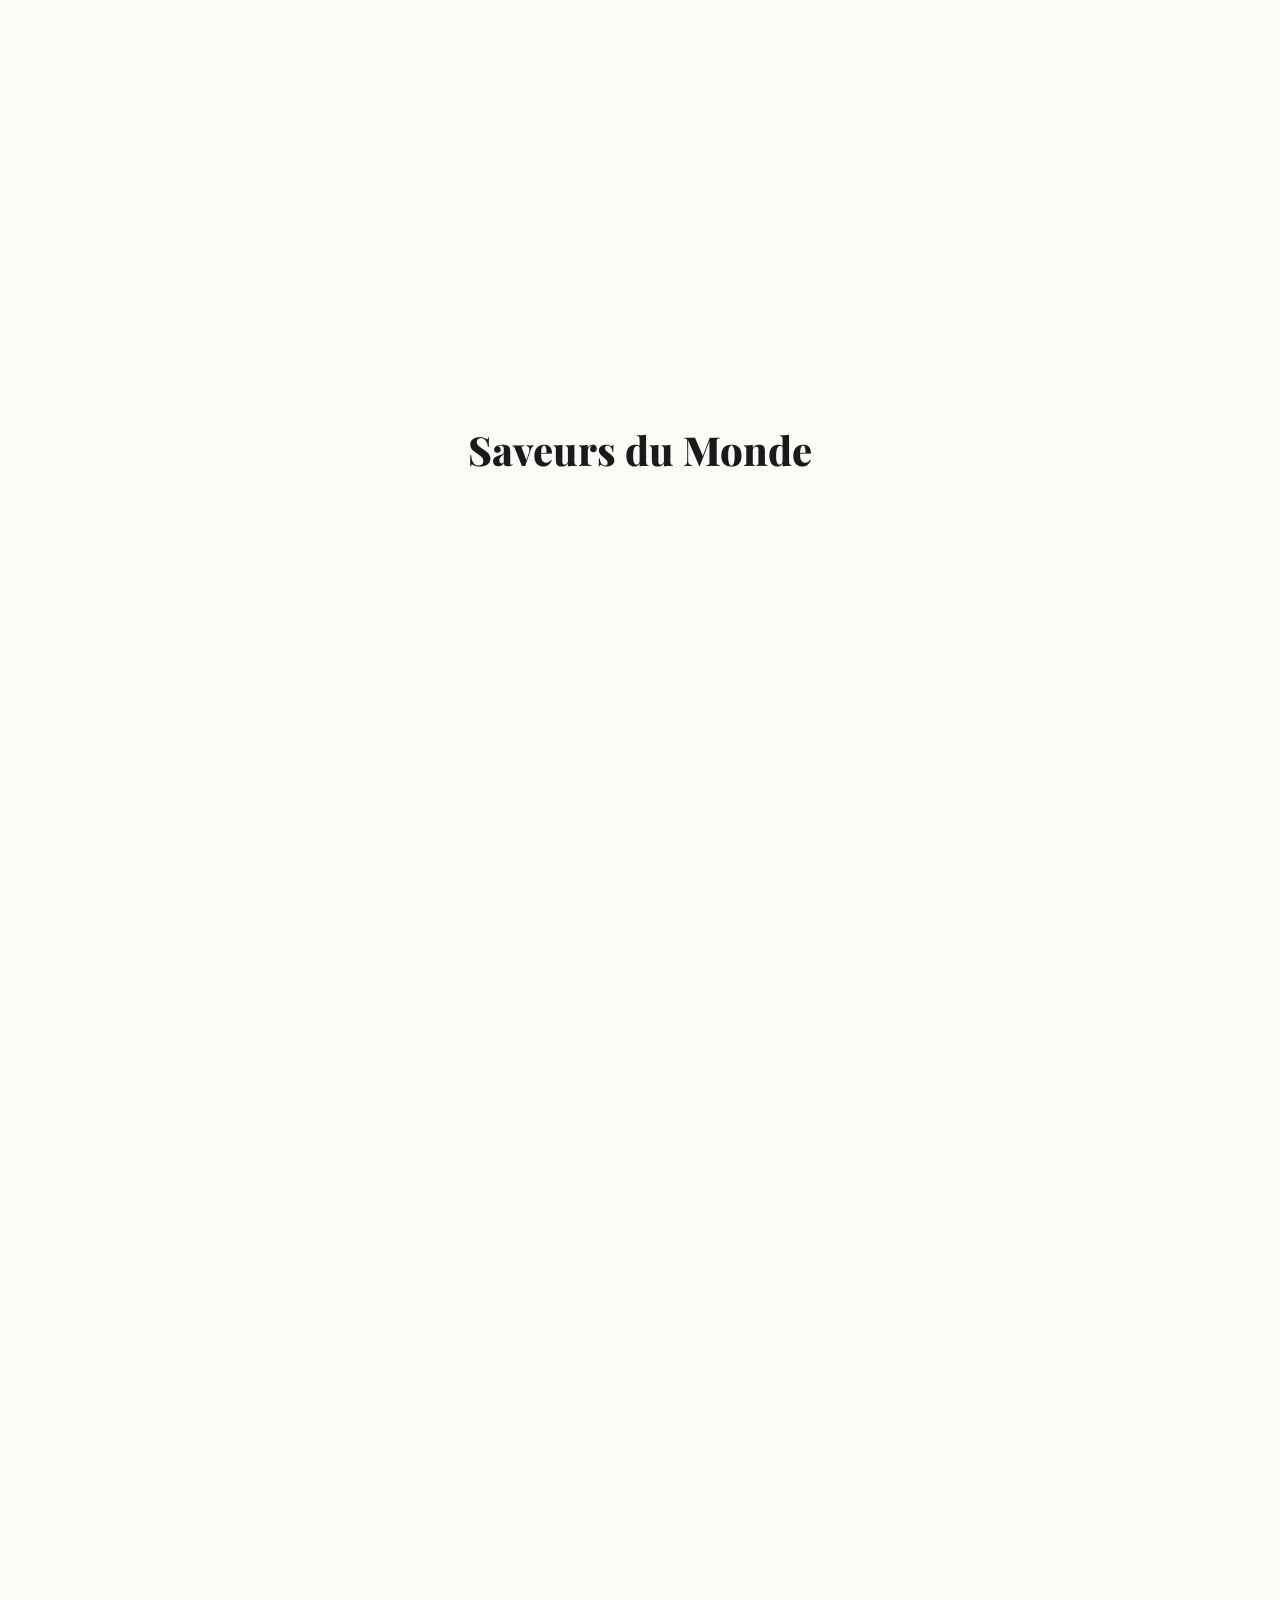
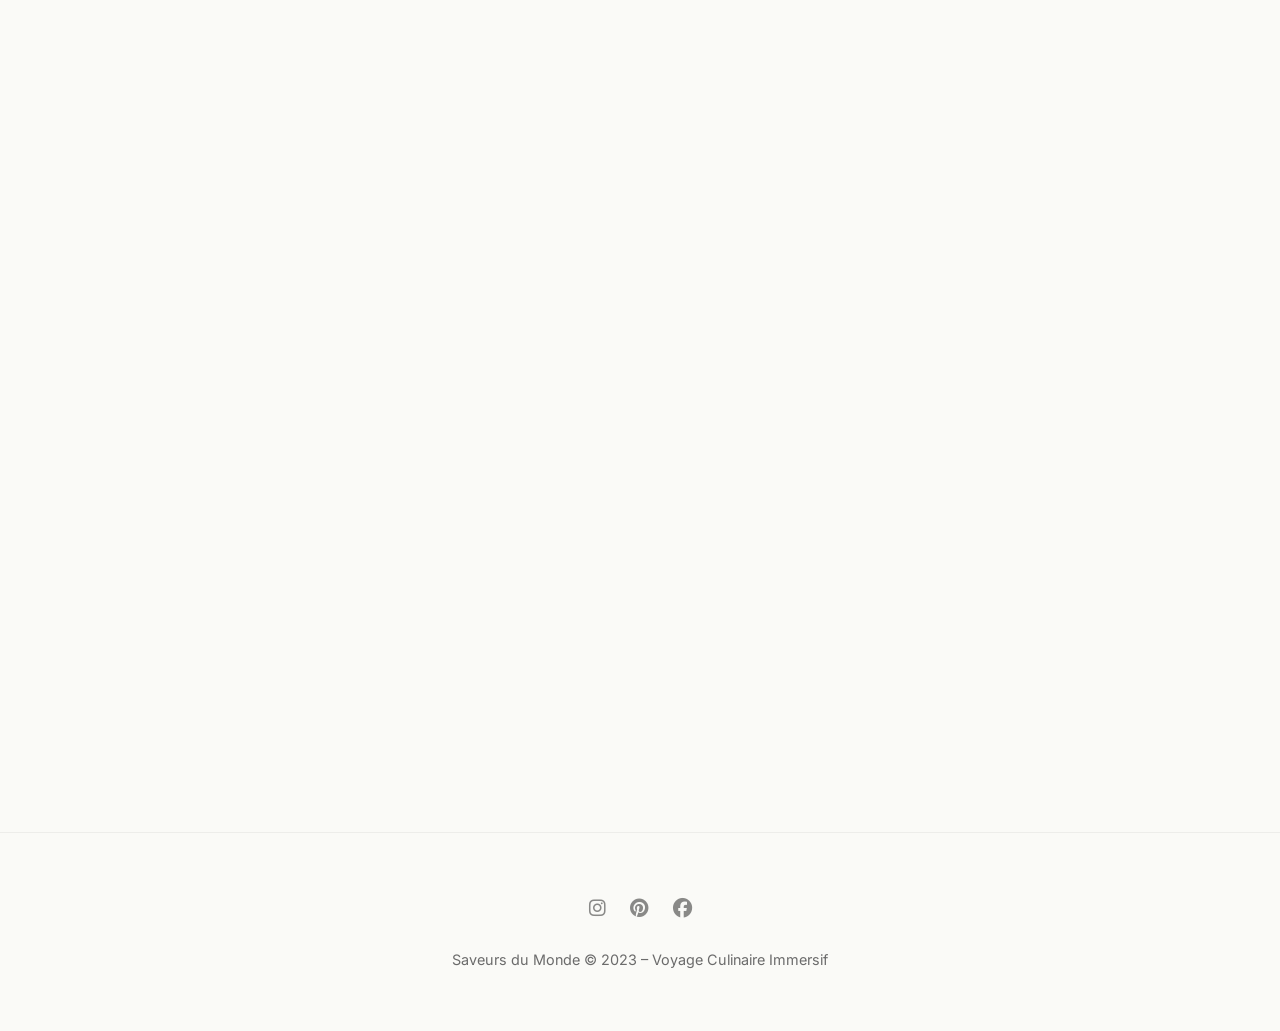
==== index.html @ 0c4d52ce "feat: implémentation complète du site Saveurs du Monde (5 pages) - Création de la page d'accueil ave" ====
<!DOCTYPE html>
<html lang="fr">
<head>
    <meta charset="UTF-8">
    <meta name="viewport" content="width=device-width, initial-scale=1.0">
    <title>Saveurs du Monde | Voyage Culinaire Immersif</title>
    <link rel="stylesheet" href="css/style.css">
    <!-- Font Awesome pour les icônes -->
    <link rel="stylesheet" href="https://cdnjs.cloudflare.com/ajax/libs/font-awesome/6.4.0/css/all.min.css">
</head>
<body class="page-home">

    <!-- Loading Screen -->
    <div id="loading-screen">
        <div class="loader-logo">Saveurs du Monde</div>
    </div>

    <!-- Header & Navigation -->
    <header>
        <div class="container nav-container">
            <a href="index.html" class="logo">Saveurs du Monde</a>
            <nav>
                <div class="menu-toggle" id="mobile-menu">
                    <span></span>
                    <span></span>
                    <span></span>
                </div>
                <ul class="nav-menu">
                    <li><a href="index.html" class="nav-link active">Accueil</a></li>
                    <li><a href="afrique.html" class="nav-link">Afrique</a></li>
                    <li><a href="asie.html" class="nav-link">Asie</a></li>
                    <li><a href="europe.html" class="nav-link">Europe</a></li>
                    <li><a href="ameriques.html" class="nav-link">Amériques</a></li>
                </ul>
            </nav>
        </div>
    </header>

    <main>
        <!-- Hero Section -->
        <section class="hero">
            <img src="https://images.unsplash.com/photo-1504674900247-0877df9cc836?q=80&w=2070&auto=format&fit=crop" alt="Food background" class="hero-bg">
            <div class="container hero-content">
                <h1 id="hero-title">Saveurs du Monde</h1>
                <p id="hero-subtitle">Un voyage culinaire à travers les continents, entre traditions ancestrales et créations modernes.</p>
                <a href="#continents" class="btn">Explorer</a>
            </div>
        </section>

        <!-- Continents Section -->
        <section id="continents">
            <div class="container">
                <div class="continent-grid">

                    <!-- Afrique -->
                    <article class="continent-card" data-continent="afrique">
                        <div class="continent-icon">🌍</div>
                        <h3>Afrique</h3>
                        <div class="bio">
                            <p>La cuisine africaine est une mosaïque vibrante de saveurs, de textures et d'arômes, reflétant la richesse culturelle du continent. Des ragoûts épicés de l'Afrique de l'Ouest aux tajines parfumés du Maghreb, chaque plat raconte une histoire de partage. L'utilisation généreuse d'épices comme le berbéré ou le ras el hanout s'allie aux céréales anciennes comme le mil ou le teff pour créer une gastronomie à la fois terreuse, réconfortante et intensément authentique, où le repas est avant tout un acte de communauté.</p>
                        </div>
                        <a href="afrique.html" class="continent-link">Découvrir l'Afrique <i class="fa-solid fa-arrow-right"></i></a>
                    </article>

                    <!-- Asie -->
                    <article class="continent-card" data-continent="asie">
                        <div class="continent-icon">🏮</div>
                        <h3>Asie</h3>
                        <div class="bio">
                            <p>L'Asie offre un paysage culinaire d'une complexité fascinante, où l'équilibre entre les cinq saveurs fondamentales est érigé en art. De la précision millimétrée du Japon aux marchés de rue bouillonnants de Thaïlande, la cuisine asiatique privilégie la fraîcheur des ingrédients et la maîtrise du feu. Entre les bouillons umami, les currys onctueux au lait de coco et les techniques de fermentation ancestrales, ce continent propose une expérience sensorielle totale, mêlant subtilité, piquant et raffinement dans chaque bouchée.</p>
                        </div>
                        <a href="asie.html" class="continent-link">Découvrir l'Asie <i class="fa-solid fa-arrow-right"></i></a>
                    </article>

                    <!-- Europe -->
                    <article class="continent-card" data-continent="europe">
                        <div class="continent-icon">🍷</div>
                        <h3>Europe</h3>
                        <div class="bio">
                            <p>Berceau de la gastronomie classique, l'Europe se distingue par son respect profond du terroir et des traditions régionales. Des techniques de haute cuisine française aux saveurs ensoleillées du régime méditerranéen, le continent célèbre le produit dans sa forme la plus noble. Que ce soit à travers les pâtes artisanales italiennes, les plats mijotés réconfortants d'Europe de l'Est ou la finesse des pâtisseries, la cuisine européenne incarne un savoir-faire transmis de génération en génération, alliant élégance, gourmandise et héritage historique.</p>
                        </div>
                        <a href="europe.html" class="continent-link">Découvrir l'Europe <i class="fa-solid fa-arrow-right"></i></a>
                    </article>

                    <!-- Amériques -->
                    <article class="continent-card" data-continent="ameriques">
                        <div class="continent-icon">🌵</div>
                        <h3>Amériques</h3>
                        <div class="bio">
                            <p>Les Amériques présentent un melting-pot culinaire unique, fruit de la rencontre entre les cultures autochtones, européennes et africaines. Des côtes péruviennes où le ceviche règne en maître aux steppes nord-américaines célèbres pour leur culture du barbecue, cette gastronomie est audacieuse et innovante. C'est un voyage entre le piquant des piments mexicains, l'onctuosité des fromages canadiens et la générosité des grillades brésiliennes, créant une cuisine fusion avant l'heure, dynamique, colorée et résolument tournée vers le futur.</p>
                        </div>
                        <a href="ameriques.html" class="continent-link">Découvrir les Amériques <i class="fa-solid fa-arrow-right"></i></a>
                    </article>

                </div>
            </div>
        </section>
    </main>

    <!-- Footer -->
    <footer>
        <div class="container">
            <div class="footer-socials">
                <a href="#"><i class="fa-brands fa-instagram"></i></a>
                <a href="#"><i class="fa-brands fa-pinterest"></i></a>
                <a href="#"><i class="fa-brands fa-facebook"></i></a>
            </div>
            <p class="copyright">Saveurs du Monde &copy; 2023 – Voyage Culinaire Immersif</p>
        </div>
    </footer>

    <!-- GSAP Scripts -->
    <script src="https://cdnjs.cloudflare.com/ajax/libs/gsap/3.12.2/gsap.min.js"></script>
    <script src="https://cdnjs.cloudflare.com/ajax/libs/gsap/3.12.2/ScrollTrigger.min.js"></script>
    <script src="js/script.js"></script>
</body>
</html>
---- css/style.css ----
/* Importation des polices Google Fonts */
@import url('https://fonts.googleapis.com/css2?family=Playfair+Display:ital,wght@0,400..900;1,400..900&family=Inter:wght@100..900&display=swap');

/* Variables CSS pour le nouveau design system */
:root {
    --bg-primary: #FAFAF7;
    --text-primary: #1A1A1A;
    --text-secondary: #6B6B6B;
    --white: #FFFFFF;

    /* Accents par continent (Pastel subtil) */
    --accent-afrique: #D4A574;
    --accent-asie: #C75B39;
    --accent-europe: #4A6741;
    --accent-ameriques: #2E6B5E;

    --font-title: 'Playfair Display', serif;
    --font-body: 'Inter', sans-serif;

    --transition-base: 0.4s cubic-bezier(0.4, 0, 0.2, 1);
    --shadow-soft: 0 4px 24px rgba(0, 0, 0, 0.06);
    --shadow-hover: 0 12px 32px rgba(0, 0, 0, 0.12);
}

/* Reset de base */
* {
    margin: 0;
    padding: 0;
    box-sizing: border-box;
}

html {
    scroll-behavior: smooth;
    overflow-x: hidden;
}

body {
    font-family: var(--font-body);
    background-color: var(--bg-primary);
    color: var(--text-primary);
    line-height: 1.6;
    -webkit-font-smoothing: antialiased;
}

/* Typographie */
h1, h2, h3, h4 {
    font-family: var(--font-title);
    font-weight: 700;
}

p {
    font-size: 1.1rem;
    color: var(--text-secondary);
}

a {
    text-decoration: none;
    color: inherit;
    transition: var(--transition-base);
}

/* Whitespace généreux */
section {
    padding: 120px 0;
}

.container {
    max-width: 1300px;
    margin: 0 auto;
    padding: 0 40px;
}

/* --- Loading Screen --- */
#loading-screen {
    position: fixed;
    top: 0;
    left: 0;
    width: 100%;
    height: 100%;
    background-color: var(--bg-primary);
    display: flex;
    justify-content: center;
    align-items: center;
    z-index: 10000;
    transition: opacity 0.5s ease-out;
}

.loader-logo {
    font-family: var(--font-title);
    font-size: 2.5rem;
    font-weight: 800;
    animation: pulse 1.5s infinite ease-in-out;
}

@keyframes pulse {
    0%, 100% { opacity: 0.4; transform: scale(0.95); }
    50% { opacity: 1; transform: scale(1); }
}

/* --- Header & Navigation --- */
header {
    position: fixed;
    top: 0;
    left: 0;
    width: 100%;
    padding: 30px 0;
    z-index: 1000;
    transition: var(--transition-base);
}

header.scrolled {
    padding: 15px 0;
    background-color: rgba(250, 250, 247, 0.8);
    backdrop-filter: blur(15px);
    border-bottom: 1px solid rgba(0,0,0,0.05);
}

.nav-container {
    display: flex;
    justify-content: space-between;
    align-items: center;
}

.logo {
    font-family: var(--font-title);
    font-size: 1.6rem;
    font-weight: 800;
}

.nav-menu {
    display: flex;
    gap: 40px;
}

/* Mobile Menu Toggle */
.menu-toggle {
    display: none;
    flex-direction: column;
    gap: 6px;
    cursor: pointer;
    z-index: 1100;
}

.menu-toggle span {
    display: block;
    width: 28px;
    height: 2px;
    background-color: var(--text-primary);
    transition: var(--transition-base);
}

@media (max-width: 768px) {
    .menu-toggle {
        display: flex;
    }

    .nav-menu {
        position: fixed;
        top: 0;
        right: -100%;
        width: 80%;
        height: 100vh;
        background: var(--bg-primary);
        flex-direction: column;
        justify-content: center;
        align-items: center;
        gap: 32px;
        transition: 0.5s cubic-bezier(0.4, 0, 0.2, 1);
        box-shadow: -10px 0 30px rgba(0,0,0,0.05);
    }

    .nav-menu.active {
        right: 0;
    }

    .nav-link {
        font-size: 1.2rem;
    }
}

.nav-link {
    font-weight: 500;
    font-size: 0.95rem;
    text-transform: uppercase;
    letter-spacing: 1px;
    position: relative;
}

.nav-link::after {
    content: '';
    position: absolute;
    width: 0;
    height: 1px;
    bottom: -4px;
    left: 0;
    background-color: var(--text-primary);
    transition: var(--transition-base);
}

.nav-link:hover::after, .nav-link.active::after {
    width: 100%;
}

/* --- Hero Section --- */
.hero {
    height: 100vh;
    display: flex;
    flex-direction: column;
    justify-content: center;
    align-items: center;
    text-align: center;
    position: relative;
    overflow: hidden;
    padding: 0;
    background-color: var(--bg-primary);
}

.hero-bg {
    position: absolute;
    top: 0;
    left: 0;
    width: 100%;
    height: 100%;
    object-fit: cover;
    opacity: 0.15;
    z-index: 0;
}

.hero-content {
    position: relative;
    z-index: 1;
}

.hero h1 {
    font-size: clamp(3.5rem, 10vw, 8rem);
    line-height: 1.1;
    margin-bottom: 24px;
    overflow: hidden;
}

.hero h1 span {
    display: inline-block;
}

.hero p {
    font-size: 1.5rem;
    max-width: 600px;
    margin: 0 auto 48px;
    opacity: 0;
    transform: translateY(20px);
}

.btn {
    display: inline-block;
    padding: 18px 48px;
    background-color: var(--text-primary);
    color: var(--white);
    font-weight: 600;
    border-radius: 100px;
    transition: var(--transition-base);
    opacity: 0;
    transform: translateY(20px);
}

.btn:hover {
    transform: scale(1.05);
    background-color: var(--text-secondary);
}

/* --- Continent Grid (Home) --- */
.continent-grid {
    display: grid;
    grid-template-columns: 1fr;
    gap: 48px;
}

@media (min-width: 1024px) {
    .continent-grid {
        grid-template-columns: repeat(2, 1fr);
    }
}

.continent-card {
    background: var(--white);
    border-radius: 24px;
    padding: 48px;
    box-shadow: var(--shadow-soft);
    display: flex;
    flex-direction: column;
    gap: 24px;
    transition: var(--transition-base);
    opacity: 0;
    transform: translateY(40px);
}

.continent-card:hover {
    transform: translateY(-12px);
    box-shadow: var(--shadow-hover);
}

.continent-icon {
    font-size: 3rem;
}

.continent-card h3 {
    font-size: 2.2rem;
}

.continent-card .bio {
    flex-grow: 1;
}

.continent-link {
    font-weight: 700;
    display: flex;
    align-items: center;
    gap: 12px;
}

.continent-link i {
    transition: var(--transition-base);
}

.continent-card:hover .continent-link i {
    transform: translateX(8px);
}

/* --- Continent Pages Styles --- */
.continent-hero {
    height: 60vh;
    display: flex;
    align-items: center;
    background-size: cover;
    background-position: center;
    position: relative;
    color: var(--white);
    text-align: center;
    padding: 0;
}

.continent-hero::before {
    content: '';
    position: absolute;
    top: 0; left: 0; width: 100%; height: 100%;
    background: linear-gradient(rgba(0,0,0,0.2), rgba(0,0,0,0.5));
}

.continent-hero .container {
    position: relative;
    z-index: 1;
}

.continent-hero h1 {
    font-size: 5rem;
    margin-bottom: 16px;
}

.continent-hero blockquote {
    font-family: var(--font-title);
    font-style: italic;
    font-size: 1.8rem;
    max-width: 800px;
    margin: 0 auto;
}

/* Recipe Grid & Flip Cards */
.recipe-grid {
    display: grid;
    grid-template-columns: repeat(auto-fill, minmax(380px, 1fr));
    gap: 40px;
}

.recipe-card {
    height: 550px;
    perspective: 1500px;
    opacity: 0;
    transform: translateY(40px);
}

.recipe-card-inner {
    position: relative;
    width: 100%;
    height: 100%;
    text-align: left;
    transition: transform 0.8s cubic-bezier(0.4, 0, 0.2, 1);
    transform-style: preserve-3d;
    cursor: pointer;
}

.recipe-card.flipped .recipe-card-inner {
    transform: rotateY(180deg);
}

.recipe-card-front, .recipe-card-back {
    position: absolute;
    width: 100%;
    height: 100%;
    -webkit-backface-visibility: hidden;
    backface-visibility: hidden;
    border-radius: 24px;
    overflow: hidden;
    background: var(--white);
    box-shadow: var(--shadow-soft);
}

.recipe-card-back {
    transform: rotateY(180deg);
    padding: 40px;
    display: flex;
    flex-direction: column;
    overflow-y: auto;
    background: #fdfdfb;
}

/* Scrollbar personnalisée pour le verso */
.recipe-card-back::-webkit-scrollbar {
    width: 6px;
}
.recipe-card-back::-webkit-scrollbar-track {
    background: transparent;
}
.recipe-card-back::-webkit-scrollbar-thumb {
    background: rgba(0,0,0,0.1);
    border-radius: 10px;
}

.recipe-img-container {
    height: 320px;
    overflow: hidden;
}

.recipe-img-container img {
    width: 100%;
    height: 100%;
    object-fit: cover;
}

.recipe-info {
    padding: 32px;
}

.recipe-meta {
    display: flex;
    gap: 16px;
    margin-bottom: 12px;
    font-size: 0.85rem;
    font-weight: 600;
    text-transform: uppercase;
    letter-spacing: 1px;
}

.recipe-card h3 {
    font-size: 1.8rem;
    margin-bottom: 8px;
}

.recipe-origin {
    color: var(--text-secondary);
    font-weight: 500;
    margin-bottom: 24px;
    display: block;
}

.flip-hint {
    font-size: 0.8rem;
    color: var(--text-secondary);
    display: flex;
    align-items: center;
    gap: 8px;
    margin-top: auto;
}

/* Recette Verso */
.recipe-card-back h4 {
    margin-top: 24px;
    margin-bottom: 16px;
    font-size: 1.4rem;
    border-bottom: 1px solid rgba(0,0,0,0.05);
    padding-bottom: 8px;
}

.recipe-card-back h4:first-of-type {
    margin-top: 0;
}

.recipe-card-back ul, .recipe-card-back ol {
    padding-left: 20px;
}

.recipe-card-back li {
    margin-bottom: 8px;
    font-size: 1rem;
}

.btn-flip-back {
    background: none;
    border: 1px solid var(--text-primary);
    padding: 8px 16px;
    border-radius: 100px;
    font-size: 0.8rem;
    font-weight: 600;
    cursor: pointer;
    align-self: flex-start;
    margin-top: 20px;
}

/* --- Footer --- */
footer {
    padding: 60px 0;
    border-top: 1px solid rgba(0,0,0,0.05);
    text-align: center;
}

.footer-socials {
    display: flex;
    justify-content: center;
    gap: 24px;
    margin-bottom: 24px;
}

.footer-socials a {
    font-size: 1.2rem;
    opacity: 0.5;
}

.footer-socials a:hover {
    opacity: 1;
}

.copyright {
    font-size: 0.9rem;
    color: var(--text-secondary);
}

/* --- Accent Colors Classes --- */
.page-afrique .recipe-meta, .page-afrique h4 { color: var(--accent-afrique); }
.page-afrique .btn-flip-back:hover { background: var(--accent-afrique); color: white; border-color: var(--accent-afrique); }

.page-asie .recipe-meta, .page-asie h4 { color: var(--accent-asie); }
.page-asie .btn-flip-back:hover { background: var(--accent-asie); color: white; border-color: var(--accent-asie); }

.page-europe .recipe-meta, .page-europe h4 { color: var(--accent-europe); }
.page-europe .btn-flip-back:hover { background: var(--accent-europe); color: white; border-color: var(--accent-europe); }

.page-ameriques .recipe-meta, .page-ameriques h4 { color: var(--accent-ameriques); }
.page-ameriques .btn-flip-back:hover { background: var(--accent-ameriques); color: white; border-color: var(--accent-ameriques); }

/* GSAP Specific */
.line-child {
    display: inline-block;
}
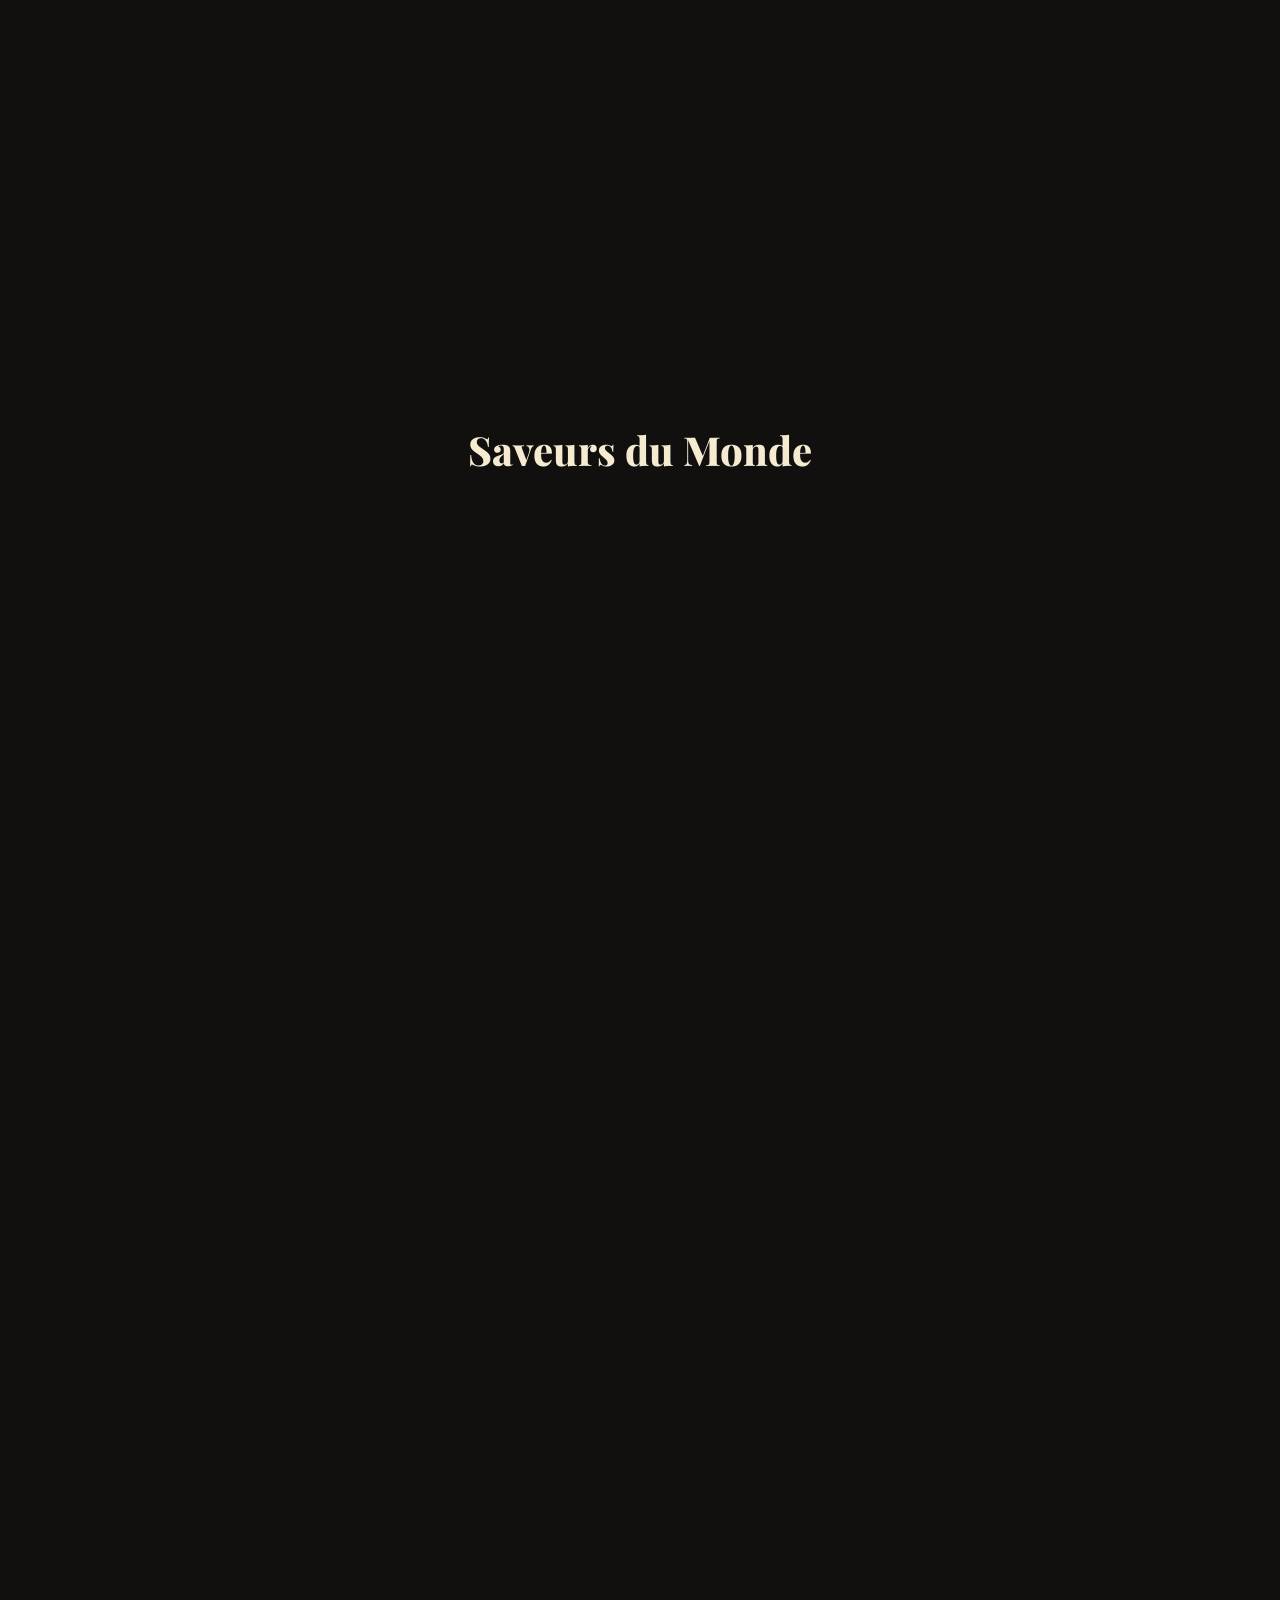
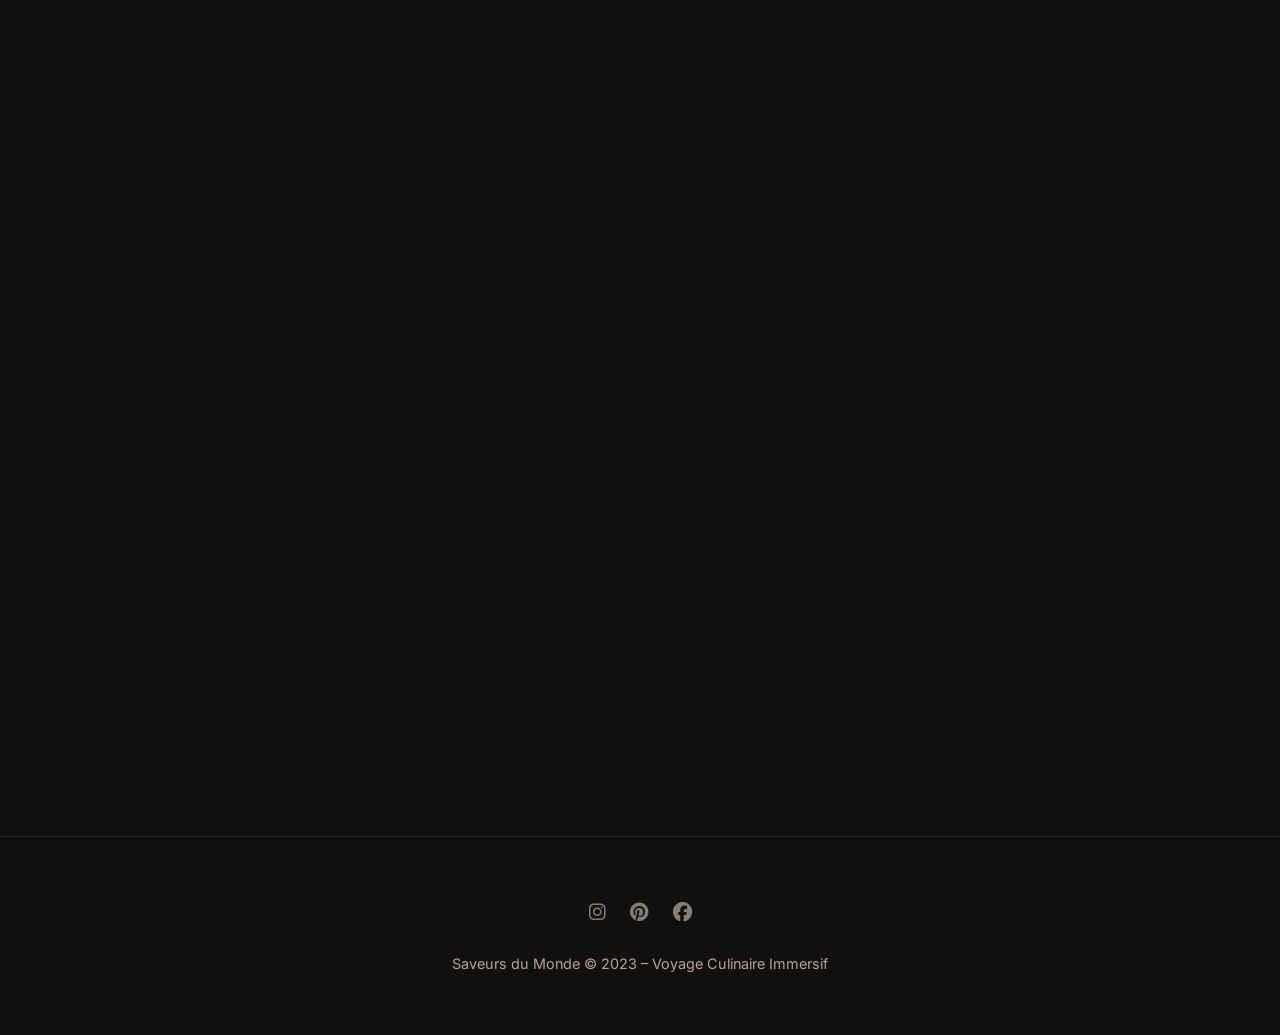
==== commit 5371aee7: "feat: implémenter le site complet Saveurs du Monde avec GSAP et 3D Flip Cards - Création des 5 pages" ====
--- a/index.html
+++ b/index.html
@@ -30,7 +30,7 @@
                     <li><a href="afrique.html" class="nav-link">Afrique</a></li>
                     <li><a href="asie.html" class="nav-link">Asie</a></li>
                     <li><a href="europe.html" class="nav-link">Europe</a></li>
-                    <li><a href="ameriques.html" class="nav-link">Amériques</a></li>
+                    <li><a href="amerique.html" class="nav-link">Amériques</a></li>
                 </ul>
             </nav>
         </div>
@@ -89,7 +89,7 @@
                         <div class="bio">
                             <p>Les Amériques présentent un melting-pot culinaire unique, fruit de la rencontre entre les cultures autochtones, européennes et africaines. Des côtes péruviennes où le ceviche règne en maître aux steppes nord-américaines célèbres pour leur culture du barbecue, cette gastronomie est audacieuse et innovante. C'est un voyage entre le piquant des piments mexicains, l'onctuosité des fromages canadiens et la générosité des grillades brésiliennes, créant une cuisine fusion avant l'heure, dynamique, colorée et résolument tournée vers le futur.</p>
                         </div>
-                        <a href="ameriques.html" class="continent-link">Découvrir les Amériques <i class="fa-solid fa-arrow-right"></i></a>
+                        <a href="amerique.html" class="continent-link">Découvrir les Amériques <i class="fa-solid fa-arrow-right"></i></a>
                     </article>
 
                 </div>
--- a/css/style.css
+++ b/css/style.css
@@ -1,25 +1,26 @@
 /* Importation des polices Google Fonts */
 @import url('https://fonts.googleapis.com/css2?family=Playfair+Display:ital,wght@0,400..900;1,400..900&family=Inter:wght@100..900&display=swap');
 
-/* Variables CSS pour le nouveau design system */
+/* Variables CSS pour le nouveau design system - Thème Sombre & Chaleureux */
 :root {
-    --bg-primary: #FAFAF7;
-    --text-primary: #1A1A1A;
-    --text-secondary: #6B6B6B;
+    --bg-primary: #12100E; /* Charbon épicé */
+    --bg-secondary: #1C1917; /* Relief des cartes */
+    --text-primary: #F4EBD0; /* Ivoire */
+    --text-secondary: #B6A19E; /* Ocre atténué */
     --white: #FFFFFF;
 
-    /* Accents par continent (Pastel subtil) */
-    --accent-afrique: #D4A574;
-    --accent-asie: #C75B39;
-    --accent-europe: #4A6741;
-    --accent-ameriques: #2E6B5E;
+    /* Accents par continent (Tons terreux et épicés) */
+    --accent-afrique: #E07A5F; /* Terracotta */
+    --accent-asie: #F2CC8F;    /* Safran */
+    --accent-europe: #81B29A;   /* Sauge */
+    --accent-ameriques: #F4A261; /* Ocre profond */
 
     --font-title: 'Playfair Display', serif;
     --font-body: 'Inter', sans-serif;
 
     --transition-base: 0.4s cubic-bezier(0.4, 0, 0.2, 1);
-    --shadow-soft: 0 4px 24px rgba(0, 0, 0, 0.06);
-    --shadow-hover: 0 12px 32px rgba(0, 0, 0, 0.12);
+    --shadow-soft: 0 10px 30px rgba(0, 0, 0, 0.5);
+    --shadow-hover: 0 20px 50px rgba(0, 0, 0, 0.7);
 }
 
 /* Reset de base */
@@ -110,9 +111,9 @@
 
 header.scrolled {
     padding: 15px 0;
-    background-color: rgba(250, 250, 247, 0.8);
+    background-color: rgba(18, 16, 14, 0.85);
     backdrop-filter: blur(15px);
-    border-bottom: 1px solid rgba(0,0,0,0.05);
+    border-bottom: 1px solid rgba(244, 235, 208, 0.1);
 }
 
 .nav-container {
@@ -254,8 +255,8 @@
     display: inline-block;
     padding: 18px 48px;
     background-color: var(--text-primary);
-    color: var(--white);
-    font-weight: 600;
+    color: var(--bg-primary);
+    font-weight: 700;
     border-radius: 100px;
     transition: var(--transition-base);
     opacity: 0;
@@ -264,7 +265,8 @@
 
 .btn:hover {
     transform: scale(1.05);
-    background-color: var(--text-secondary);
+    background-color: var(--white);
+    box-shadow: 0 0 20px rgba(244, 235, 208, 0.3);
 }
 
 /* --- Continent Grid (Home) --- */
@@ -281,7 +283,7 @@
 }
 
 .continent-card {
-    background: var(--white);
+    background: var(--bg-secondary);
     border-radius: 24px;
     padding: 48px;
     box-shadow: var(--shadow-soft);
@@ -291,6 +293,7 @@
     transition: var(--transition-base);
     opacity: 0;
     transform: translateY(40px);
+    border: 1px solid rgba(244, 235, 208, 0.05);
 }
 
 .continent-card:hover {
@@ -399,8 +402,9 @@
     backface-visibility: hidden;
     border-radius: 24px;
     overflow: hidden;
-    background: var(--white);
+    background: var(--bg-secondary);
     box-shadow: var(--shadow-soft);
+    border: 1px solid rgba(244, 235, 208, 0.1);
 }
 
 .recipe-card-back {
@@ -409,7 +413,7 @@
     display: flex;
     flex-direction: column;
     overflow-y: auto;
-    background: #fdfdfb;
+    background: #1C1917;
 }
 
 /* Scrollbar personnalisée pour le verso */
@@ -420,7 +424,7 @@
     background: transparent;
 }
 .recipe-card-back::-webkit-scrollbar-thumb {
-    background: rgba(0,0,0,0.1);
+    background: rgba(244, 235, 208, 0.2);
     border-radius: 10px;
 }
 
@@ -495,6 +499,7 @@
 .btn-flip-back {
     background: none;
     border: 1px solid var(--text-primary);
+    color: var(--text-primary);
     padding: 8px 16px;
     border-radius: 100px;
     font-size: 0.8rem;
@@ -502,12 +507,13 @@
     cursor: pointer;
     align-self: flex-start;
     margin-top: 20px;
+    transition: var(--transition-base);
 }
 
 /* --- Footer --- */
 footer {
     padding: 60px 0;
-    border-top: 1px solid rgba(0,0,0,0.05);
+    border-top: 1px solid rgba(244, 235, 208, 0.1);
     text-align: center;
 }
 
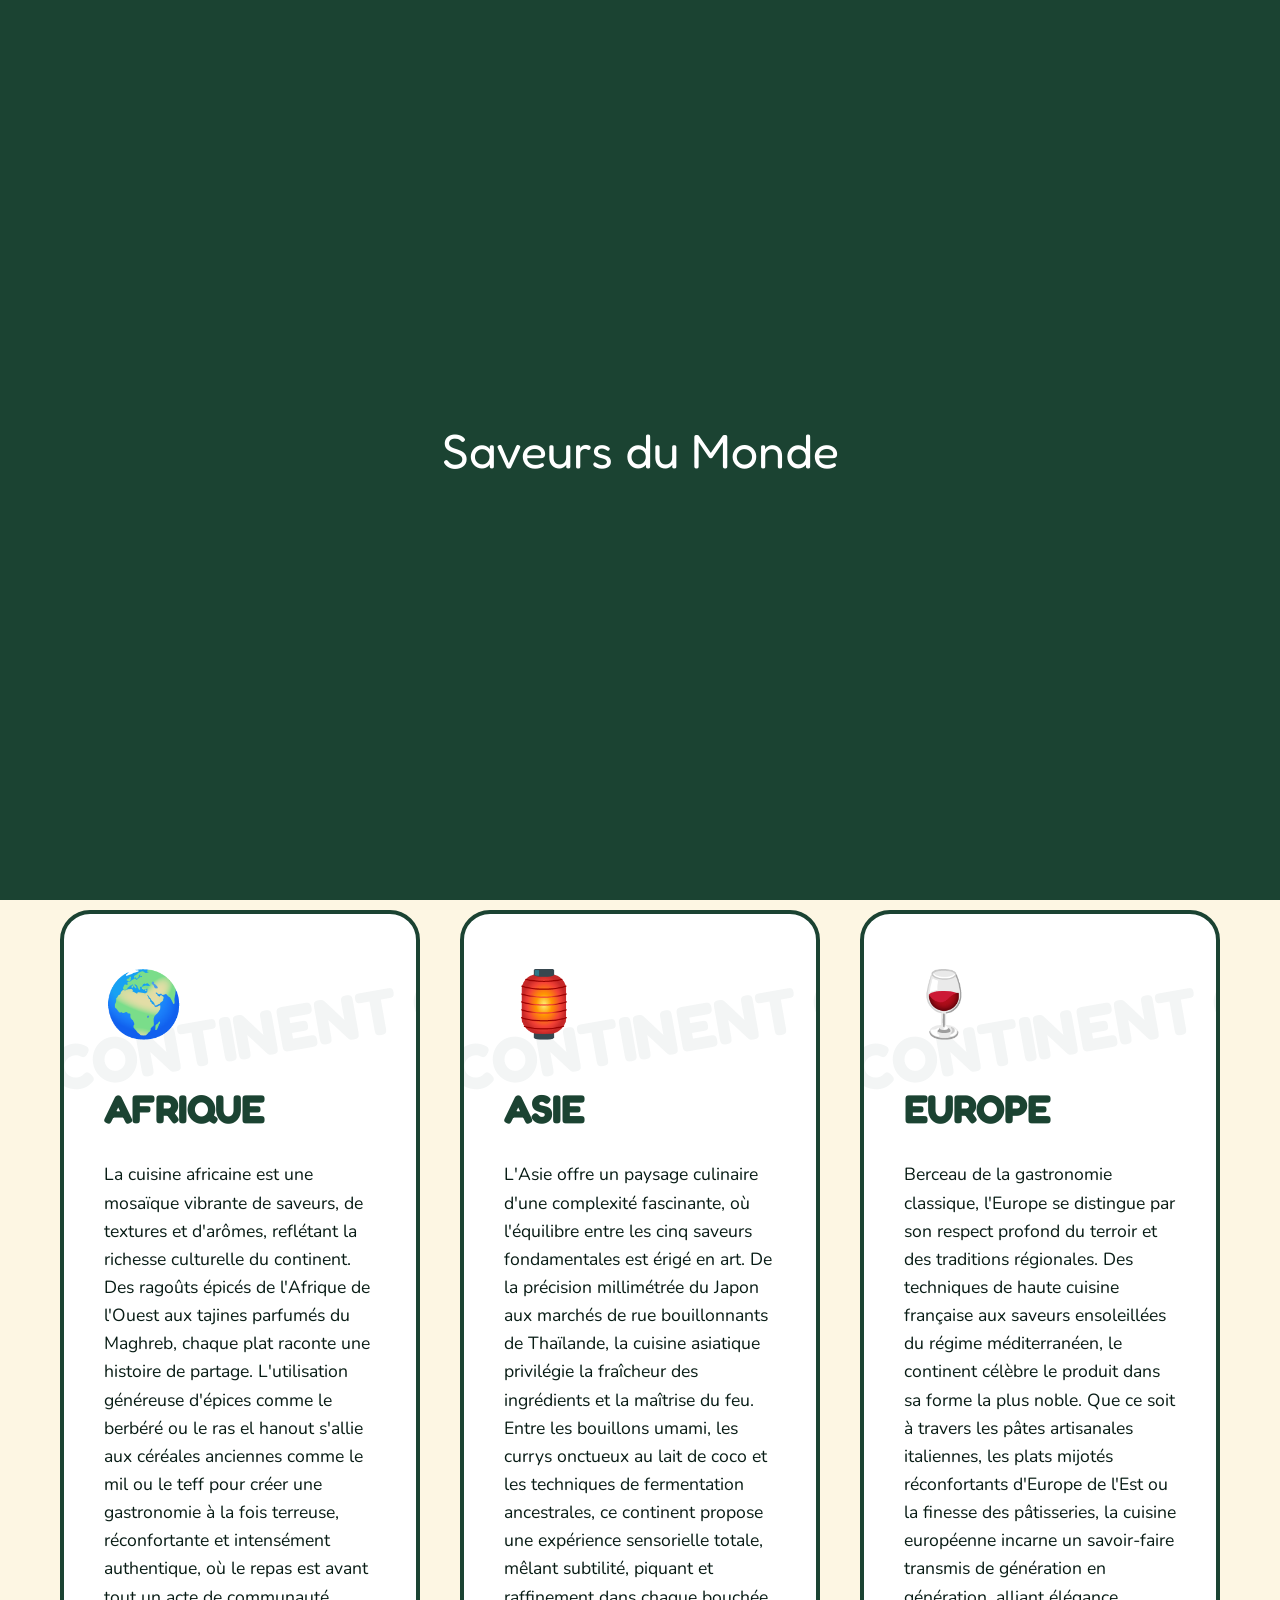
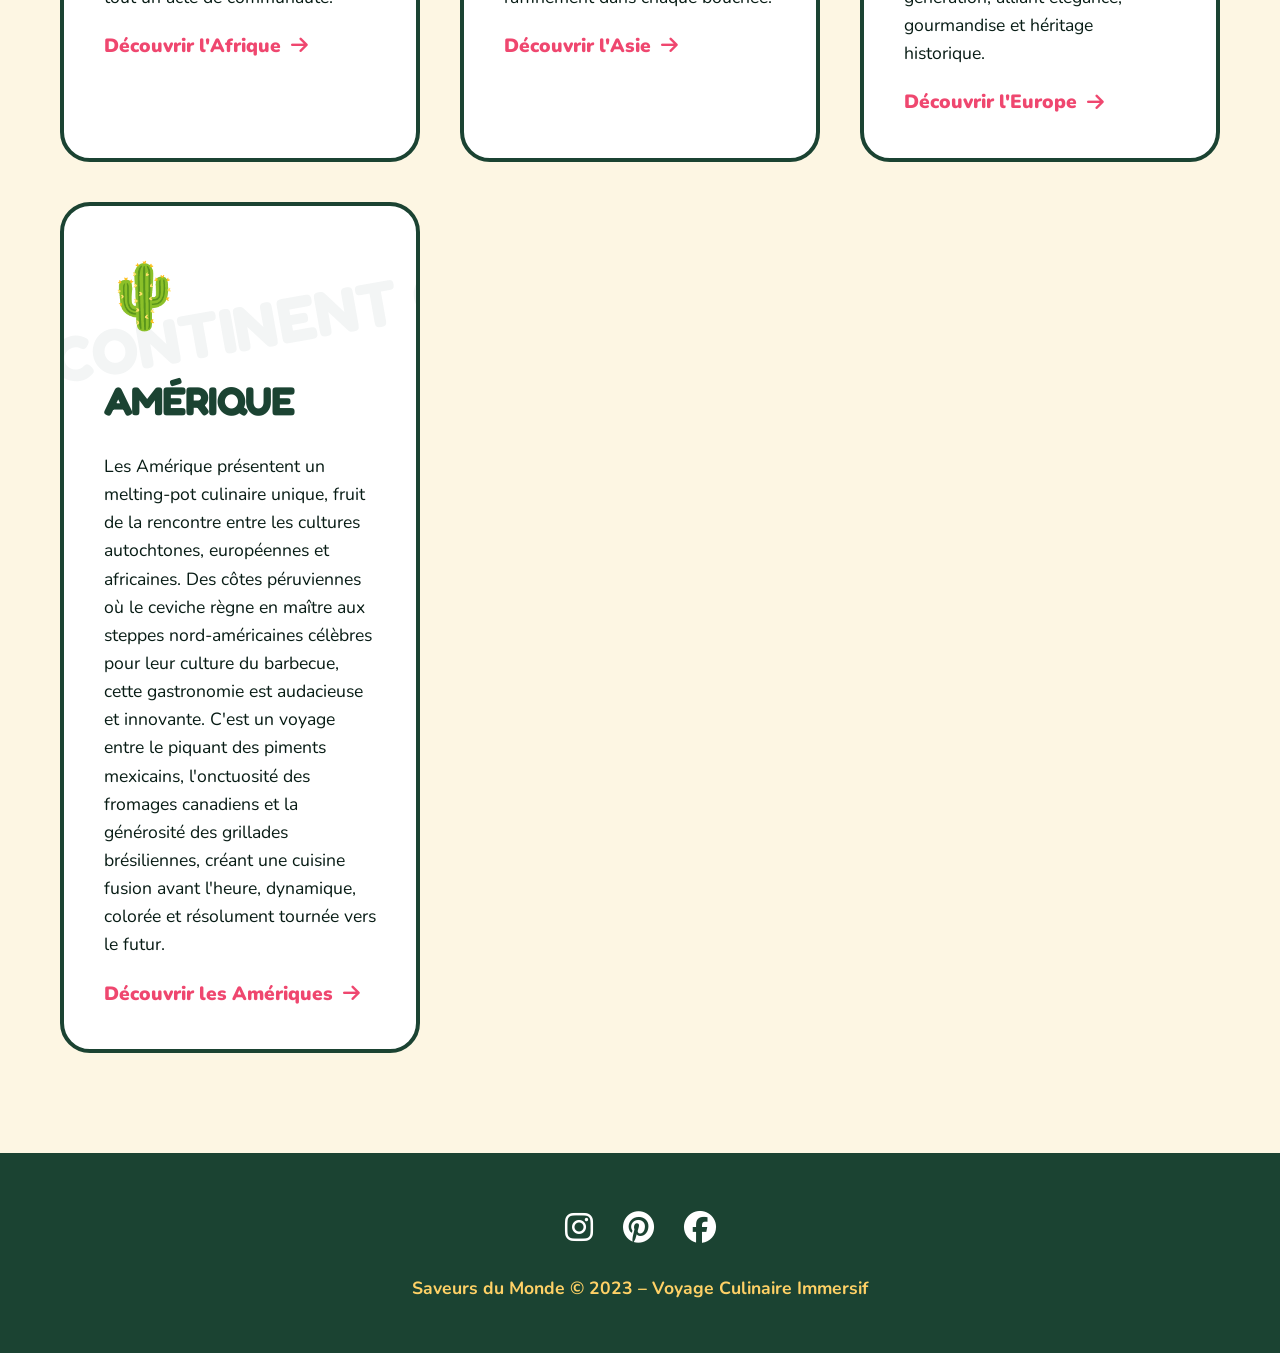
==== commit a39db66e: "feat: create 5-page 'Saveurs du Monde' website with Street Food aesthetic - Implemented index.html w" ====
--- a/index.html
+++ b/index.html
@@ -30,7 +30,7 @@
                     <li><a href="afrique.html" class="nav-link">Afrique</a></li>
                     <li><a href="asie.html" class="nav-link">Asie</a></li>
                     <li><a href="europe.html" class="nav-link">Europe</a></li>
-                    <li><a href="amerique.html" class="nav-link">Amériques</a></li>
+                    <li><a href="amerique.html" class="nav-link">Amérique</a></li>
                 </ul>
             </nav>
         </div>
@@ -82,12 +82,12 @@
                         <a href="europe.html" class="continent-link">Découvrir l'Europe <i class="fa-solid fa-arrow-right"></i></a>
                     </article>
 
-                    <!-- Amériques -->
+                    <!-- Amérique -->
                     <article class="continent-card" data-continent="ameriques">
                         <div class="continent-icon">🌵</div>
-                        <h3>Amériques</h3>
+                        <h3>Amérique</h3>
                         <div class="bio">
-                            <p>Les Amériques présentent un melting-pot culinaire unique, fruit de la rencontre entre les cultures autochtones, européennes et africaines. Des côtes péruviennes où le ceviche règne en maître aux steppes nord-américaines célèbres pour leur culture du barbecue, cette gastronomie est audacieuse et innovante. C'est un voyage entre le piquant des piments mexicains, l'onctuosité des fromages canadiens et la générosité des grillades brésiliennes, créant une cuisine fusion avant l'heure, dynamique, colorée et résolument tournée vers le futur.</p>
+                            <p>Les Amérique présentent un melting-pot culinaire unique, fruit de la rencontre entre les cultures autochtones, européennes et africaines. Des côtes péruviennes où le ceviche règne en maître aux steppes nord-américaines célèbres pour leur culture du barbecue, cette gastronomie est audacieuse et innovante. C'est un voyage entre le piquant des piments mexicains, l'onctuosité des fromages canadiens et la générosité des grillades brésiliennes, créant une cuisine fusion avant l'heure, dynamique, colorée et résolument tournée vers le futur.</p>
                         </div>
                         <a href="amerique.html" class="continent-link">Découvrir les Amériques <i class="fa-solid fa-arrow-right"></i></a>
                     </article>
--- a/css/style.css
+++ b/css/style.css
@@ -1,26 +1,22 @@
-/* Importation des polices Google Fonts */
-@import url('https://fonts.googleapis.com/css2?family=Playfair+Display:ital,wght@0,400..900;1,400..900&family=Inter:wght@100..900&display=swap');
-
-/* Variables CSS pour le nouveau design system - Thème Sombre & Chaleureux */
+/* Importation des polices Google Fonts - Style Street Food */
+@import url('https://fonts.googleapis.com/css2?family=Fredoka:wght@400;700&family=Nunito:wght@400;700;900&display=swap');
+
+/* Variables CSS - Thème "Street Food" (Inspiré par aaa.jpeg) */
 :root {
-    --bg-primary: #12100E; /* Charbon épicé */
-    --bg-secondary: #1C1917; /* Relief des cartes */
-    --text-primary: #F4EBD0; /* Ivoire */
-    --text-secondary: #B6A19E; /* Ocre atténué */
+    --bg-main: #FDF6E3;      /* Crème / Beige clair */
+    --bg-accent: #1B4332;    /* Vert forêt profond */
+    --primary: #EF476F;      /* Rouge Corail / Piment */
+    --secondary: #FFD166;    /* Jaune Moutarde / Safran */
+    --text-dark: #081C15;    /* Vert très sombre pour le texte */
+    --text-light: #FDF6E3;   /* Crème pour texte sur fond sombre */
     --white: #FFFFFF;
 
-    /* Accents par continent (Tons terreux et épicés) */
-    --accent-afrique: #E07A5F; /* Terracotta */
-    --accent-asie: #F2CC8F;    /* Safran */
-    --accent-europe: #81B29A;   /* Sauge */
-    --accent-ameriques: #F4A261; /* Ocre profond */
-
-    --font-title: 'Playfair Display', serif;
-    --font-body: 'Inter', sans-serif;
-
-    --transition-base: 0.4s cubic-bezier(0.4, 0, 0.2, 1);
-    --shadow-soft: 0 10px 30px rgba(0, 0, 0, 0.5);
-    --shadow-hover: 0 20px 50px rgba(0, 0, 0, 0.7);
+    --font-title: 'Fredoka', sans-serif;
+    --font-body: 'Nunito', sans-serif;
+
+    --transition-base: 0.3s cubic-bezier(0.175, 0.885, 0.32, 1.275);
+    --shadow-pop: 8px 8px 0px rgba(0,0,0,0.1);
+    --border-radius: 30px;
 }
 
 /* Reset de base */
@@ -37,21 +33,24 @@
 
 body {
     font-family: var(--font-body);
-    background-color: var(--bg-primary);
-    color: var(--text-primary);
+    background-color: var(--bg-main);
+    color: var(--text-dark);
     line-height: 1.6;
-    -webkit-font-smoothing: antialiased;
+    background-image: radial-gradient(rgba(0,0,0,0.05) 1px, transparent 1px);
+    background-size: 20px 20px; /* Motif de petits points (halftone) */
 }
 
 /* Typographie */
 h1, h2, h3, h4 {
     font-family: var(--font-title);
     font-weight: 700;
+    text-transform: uppercase;
+    letter-spacing: -1px;
 }
 
 p {
     font-size: 1.1rem;
-    color: var(--text-secondary);
+    font-weight: 400;
 }
 
 a {
@@ -60,15 +59,19 @@
     transition: var(--transition-base);
 }
 
-/* Whitespace généreux */
+/* Whitespace */
 section {
-    padding: 120px 0;
+    padding: 100px 0;
+    position: relative;
+    overflow: hidden;
 }
 
 .container {
-    max-width: 1300px;
+    max-width: 1200px;
     margin: 0 auto;
-    padding: 0 40px;
+    padding: 0 20px;
+    position: relative;
+    z-index: 2;
 }
 
 /* --- Loading Screen --- */
@@ -78,24 +81,23 @@
     left: 0;
     width: 100%;
     height: 100%;
-    background-color: var(--bg-primary);
+    background-color: var(--bg-accent);
+    color: var(--white);
     display: flex;
     justify-content: center;
     align-items: center;
     z-index: 10000;
-    transition: opacity 0.5s ease-out;
 }
 
 .loader-logo {
     font-family: var(--font-title);
-    font-size: 2.5rem;
-    font-weight: 800;
-    animation: pulse 1.5s infinite ease-in-out;
-}
-
-@keyframes pulse {
-    0%, 100% { opacity: 0.4; transform: scale(0.95); }
-    50% { opacity: 1; transform: scale(1); }
+    font-size: 3rem;
+    animation: bounce 1s infinite alternate;
+}
+
+@keyframes bounce {
+    from { transform: translateY(0); }
+    to { transform: translateY(-20px); }
 }
 
 /* --- Header & Navigation --- */
@@ -104,16 +106,15 @@
     top: 0;
     left: 0;
     width: 100%;
-    padding: 30px 0;
+    padding: 20px 0;
     z-index: 1000;
     transition: var(--transition-base);
 }
 
 header.scrolled {
-    padding: 15px 0;
-    background-color: rgba(18, 16, 14, 0.85);
-    backdrop-filter: blur(15px);
-    border-bottom: 1px solid rgba(244, 235, 208, 0.1);
+    background: var(--white);
+    padding: 10px 0;
+    box-shadow: 0 10px 30px rgba(0,0,0,0.05);
 }
 
 .nav-container {
@@ -123,435 +124,270 @@
 }
 
 .logo {
-    font-family: var(--font-title);
-    font-size: 1.6rem;
-    font-weight: 800;
+    font-size: 1.8rem;
+    color: var(--bg-accent);
+    font-weight: 900;
 }
 
 .nav-menu {
     display: flex;
-    gap: 40px;
-}
-
-/* Mobile Menu Toggle */
+    gap: 30px;
+}
+
+/* Hamburger pour mobile */
 .menu-toggle {
     display: none;
     flex-direction: column;
-    gap: 6px;
+    gap: 5px;
     cursor: pointer;
-    z-index: 1100;
 }
 
 .menu-toggle span {
     display: block;
-    width: 28px;
-    height: 2px;
-    background-color: var(--text-primary);
-    transition: var(--transition-base);
+    width: 25px;
+    height: 3px;
+    background-color: var(--bg-accent);
+    border-radius: 3px;
 }
 
 @media (max-width: 768px) {
-    .menu-toggle {
-        display: flex;
-    }
-
+    .menu-toggle { display: flex; }
     .nav-menu {
         position: fixed;
-        top: 0;
-        right: -100%;
-        width: 80%;
-        height: 100vh;
-        background: var(--bg-primary);
+        top: 0; right: -100%;
+        width: 100%; height: 100vh;
+        background: var(--bg-accent);
         flex-direction: column;
         justify-content: center;
         align-items: center;
-        gap: 32px;
-        transition: 0.5s cubic-bezier(0.4, 0, 0.2, 1);
-        box-shadow: -10px 0 30px rgba(0,0,0,0.05);
+        transition: 0.4s;
     }
-
-    .nav-menu.active {
-        right: 0;
-    }
-
-    .nav-link {
-        font-size: 1.2rem;
-    }
+    .nav-menu.active { right: 0; }
+    .nav-link { color: var(--white) !important; font-size: 2rem; }
 }
 
 .nav-link {
-    font-weight: 500;
-    font-size: 0.95rem;
-    text-transform: uppercase;
-    letter-spacing: 1px;
+    font-weight: 700;
+    font-size: 1.1rem;
+    color: var(--bg-accent);
     position: relative;
 }
 
-.nav-link::after {
-    content: '';
-    position: absolute;
-    width: 0;
-    height: 1px;
-    bottom: -4px;
-    left: 0;
-    background-color: var(--text-primary);
-    transition: var(--transition-base);
-}
-
-.nav-link:hover::after, .nav-link.active::after {
-    width: 100%;
+.nav-link.active, .nav-link:hover {
+    color: var(--primary);
 }
 
 /* --- Hero Section --- */
 .hero {
-    height: 100vh;
-    display: flex;
-    flex-direction: column;
-    justify-content: center;
-    align-items: center;
-    text-align: center;
+    min-height: 90vh;
+    display: flex;
+    align-items: center;
+    background: var(--bg-accent);
+    color: var(--white);
+    clip-path: ellipse(150% 100% at 50% 0%);
+    padding-top: 100px;
+}
+
+.hero-bg {
+    position: absolute;
+    top: 0; left: 0; width: 100%; height: 100%;
+    object-fit: cover;
+    opacity: 0.3;
+    z-index: 0;
+    filter: grayscale(100%);
+}
+
+.hero-content {
+    max-width: 700px;
+    text-align: left;
+}
+
+.hero h1 {
+    font-size: clamp(4rem, 12vw, 8rem);
+    line-height: 0.9;
+    margin-bottom: 20px;
+}
+
+.hero p {
+    font-size: 1.4rem;
+    margin-bottom: 30px;
+    color: var(--secondary);
+}
+
+.btn {
+    display: inline-block;
+    padding: 20px 50px;
+    background-color: var(--primary);
+    color: var(--white);
+    font-weight: 900;
+    border-radius: var(--border-radius);
+    font-size: 1.2rem;
+    box-shadow: 0 10px 0px rgba(0,0,0,0.2);
+}
+
+.btn:hover {
+    transform: translateY(-5px);
+    box-shadow: 0 15px 0px rgba(0,0,0,0.2);
+}
+
+/* --- Continent Cards (Repeated Background Text) --- */
+#continents {
+    background-color: var(--bg-main);
+}
+
+.continent-grid {
+    display: grid;
+    grid-template-columns: repeat(auto-fit, minmax(300px, 1fr));
+    gap: 40px;
+}
+
+.continent-card {
+    background: var(--white);
+    border: 4px solid var(--bg-accent);
+    border-radius: var(--border-radius);
+    padding: 40px;
     position: relative;
     overflow: hidden;
-    padding: 0;
-    background-color: var(--bg-primary);
-}
-
-.hero-bg {
+    transition: var(--transition-base);
+}
+
+/* Effet texte répété en arrière-plan (MENU MENU MENU) */
+.continent-card::before {
+    content: "CONTINENT CONTINENT CONTINENT";
     position: absolute;
-    top: 0;
-    left: 0;
-    width: 100%;
-    height: 100%;
-    object-fit: cover;
-    opacity: 0.15;
+    top: 10px;
+    left: -20px;
+    font-family: var(--font-title);
+    font-weight: 900;
+    font-size: 4rem;
+    color: rgba(27, 67, 50, 0.05);
+    white-space: nowrap;
+    transform: rotate(-10deg);
     z-index: 0;
-}
-
-.hero-content {
-    position: relative;
-    z-index: 1;
-}
-
-.hero h1 {
-    font-size: clamp(3.5rem, 10vw, 8rem);
-    line-height: 1.1;
-    margin-bottom: 24px;
-    overflow: hidden;
-}
-
-.hero h1 span {
-    display: inline-block;
-}
-
-.hero p {
-    font-size: 1.5rem;
-    max-width: 600px;
-    margin: 0 auto 48px;
-    opacity: 0;
-    transform: translateY(20px);
-}
-
-.btn {
-    display: inline-block;
-    padding: 18px 48px;
-    background-color: var(--text-primary);
-    color: var(--bg-primary);
-    font-weight: 700;
-    border-radius: 100px;
-    transition: var(--transition-base);
-    opacity: 0;
-    transform: translateY(20px);
-}
-
-.btn:hover {
-    transform: scale(1.05);
-    background-color: var(--white);
-    box-shadow: 0 0 20px rgba(244, 235, 208, 0.3);
-}
-
-/* --- Continent Grid (Home) --- */
-.continent-grid {
-    display: grid;
-    grid-template-columns: 1fr;
-    gap: 48px;
-}
-
-@media (min-width: 1024px) {
-    .continent-grid {
-        grid-template-columns: repeat(2, 1fr);
-    }
-}
-
-.continent-card {
-    background: var(--bg-secondary);
-    border-radius: 24px;
-    padding: 48px;
-    box-shadow: var(--shadow-soft);
-    display: flex;
-    flex-direction: column;
-    gap: 24px;
-    transition: var(--transition-base);
-    opacity: 0;
-    transform: translateY(40px);
-    border: 1px solid rgba(244, 235, 208, 0.05);
+    pointer-events: none;
 }
 
 .continent-card:hover {
-    transform: translateY(-12px);
-    box-shadow: var(--shadow-hover);
-}
-
-.continent-icon {
-    font-size: 3rem;
-}
-
-.continent-card h3 {
-    font-size: 2.2rem;
-}
-
-.continent-card .bio {
-    flex-grow: 1;
-}
-
+    transform: translate(-10px, -10px);
+    box-shadow: 15px 15px 0px var(--secondary);
+}
+
+.continent-icon { font-size: 4rem; margin-bottom: 20px; position: relative; z-index: 1; }
+.continent-card h3 { font-size: 2.5rem; color: var(--bg-accent); position: relative; z-index: 1; }
+.continent-card .bio { margin: 20px 0; position: relative; z-index: 1; }
 .continent-link {
-    font-weight: 700;
-    display: flex;
-    align-items: center;
-    gap: 12px;
-}
-
-.continent-link i {
-    transition: var(--transition-base);
-}
-
-.continent-card:hover .continent-link i {
-    transform: translateX(8px);
-}
-
-/* --- Continent Pages Styles --- */
+    color: var(--primary);
+    font-weight: 900;
+    font-size: 1.2rem;
+    display: flex;
+    align-items: center;
+    gap: 10px;
+    position: relative; z-index: 1;
+}
+
+/* --- Continent Pages & Flip Cards --- */
 .continent-hero {
-    height: 60vh;
+    height: 50vh;
     display: flex;
     align-items: center;
     background-size: cover;
     background-position: center;
-    position: relative;
-    color: var(--white);
-    text-align: center;
-    padding: 0;
-}
-
-.continent-hero::before {
-    content: '';
-    position: absolute;
-    top: 0; left: 0; width: 100%; height: 100%;
-    background: linear-gradient(rgba(0,0,0,0.2), rgba(0,0,0,0.5));
-}
-
-.continent-hero .container {
-    position: relative;
-    z-index: 1;
-}
-
-.continent-hero h1 {
-    font-size: 5rem;
-    margin-bottom: 16px;
-}
-
-.continent-hero blockquote {
-    font-family: var(--font-title);
-    font-style: italic;
-    font-size: 1.8rem;
-    max-width: 800px;
-    margin: 0 auto;
-}
-
-/* Recipe Grid & Flip Cards */
+    color: var(--white);
+    border-bottom: 10px solid var(--secondary);
+}
+
+.continent-hero h1 { font-size: 6rem; text-shadow: 5px 5px 0px var(--primary); }
+
 .recipe-grid {
     display: grid;
-    grid-template-columns: repeat(auto-fill, minmax(380px, 1fr));
-    gap: 40px;
+    grid-template-columns: repeat(auto-fill, minmax(350px, 1fr));
+    gap: 50px;
 }
 
 .recipe-card {
-    height: 550px;
-    perspective: 1500px;
-    opacity: 0;
-    transform: translateY(40px);
+    height: 600px;
+    perspective: 1000px;
 }
 
 .recipe-card-inner {
-    position: relative;
-    width: 100%;
-    height: 100%;
-    text-align: left;
-    transition: transform 0.8s cubic-bezier(0.4, 0, 0.2, 1);
+    width: 100%; height: 100%;
+    transition: transform 0.6s cubic-bezier(0.4, 0, 0.2, 1);
     transform-style: preserve-3d;
-    cursor: pointer;
-}
-
-.recipe-card.flipped .recipe-card-inner {
-    transform: rotateY(180deg);
-}
+}
+
+.recipe-card.flipped .recipe-card-inner { transform: rotateY(180deg); }
 
 .recipe-card-front, .recipe-card-back {
     position: absolute;
-    width: 100%;
-    height: 100%;
-    -webkit-backface-visibility: hidden;
+    width: 100%; height: 100%;
     backface-visibility: hidden;
-    border-radius: 24px;
+    border: 5px solid var(--bg-accent);
+    border-radius: var(--border-radius);
+    background: var(--white);
     overflow: hidden;
-    background: var(--bg-secondary);
-    box-shadow: var(--shadow-soft);
-    border: 1px solid rgba(244, 235, 208, 0.1);
 }
 
 .recipe-card-back {
     transform: rotateY(180deg);
-    padding: 40px;
+    padding: 30px;
+    background: var(--bg-accent);
+    color: var(--white);
     display: flex;
     flex-direction: column;
-    overflow-y: auto;
-    background: #1C1917;
-}
-
-/* Scrollbar personnalisée pour le verso */
-.recipe-card-back::-webkit-scrollbar {
-    width: 6px;
-}
-.recipe-card-back::-webkit-scrollbar-track {
-    background: transparent;
-}
-.recipe-card-back::-webkit-scrollbar-thumb {
-    background: rgba(244, 235, 208, 0.2);
-    border-radius: 10px;
 }
 
 .recipe-img-container {
-    height: 320px;
-    overflow: hidden;
-}
-
-.recipe-img-container img {
-    width: 100%;
-    height: 100%;
-    object-fit: cover;
-}
-
-.recipe-info {
-    padding: 32px;
-}
+    height: 350px;
+    border-bottom: 5px solid var(--bg-accent);
+}
+
+.recipe-img-container img { width: 100%; height: 100%; object-fit: cover; }
+
+.recipe-info { padding: 25px; }
 
 .recipe-meta {
-    display: flex;
-    gap: 16px;
-    margin-bottom: 12px;
-    font-size: 0.85rem;
-    font-weight: 600;
-    text-transform: uppercase;
-    letter-spacing: 1px;
-}
-
-.recipe-card h3 {
-    font-size: 1.8rem;
-    margin-bottom: 8px;
-}
-
-.recipe-origin {
-    color: var(--text-secondary);
-    font-weight: 500;
-    margin-bottom: 24px;
-    display: block;
-}
-
-.flip-hint {
-    font-size: 0.8rem;
-    color: var(--text-secondary);
-    display: flex;
-    align-items: center;
-    gap: 8px;
-    margin-top: auto;
-}
-
-/* Recette Verso */
-.recipe-card-back h4 {
-    margin-top: 24px;
-    margin-bottom: 16px;
-    font-size: 1.4rem;
-    border-bottom: 1px solid rgba(0,0,0,0.05);
-    padding-bottom: 8px;
-}
-
-.recipe-card-back h4:first-of-type {
-    margin-top: 0;
-}
-
-.recipe-card-back ul, .recipe-card-back ol {
-    padding-left: 20px;
-}
-
-.recipe-card-back li {
-    margin-bottom: 8px;
-    font-size: 1rem;
-}
-
+    background: var(--primary);
+    color: var(--white);
+    padding: 5px 15px;
+    border-radius: 50px;
+    display: inline-block;
+    font-weight: 800;
+    margin-bottom: 15px;
+}
+
+.recipe-card h3 { font-size: 2rem; color: var(--bg-accent); }
+.recipe-origin { font-style: italic; color: var(--primary); font-weight: 700; }
+
+/* Recette Back */
+.recipe-card-back h4 { color: var(--secondary); margin-bottom: 10px; font-size: 1.5rem; }
+.recipe-card-back ul, .recipe-card-back ol { margin-left: 20px; margin-bottom: 20px; }
 .btn-flip-back {
-    background: none;
-    border: 1px solid var(--text-primary);
-    color: var(--text-primary);
-    padding: 8px 16px;
-    border-radius: 100px;
-    font-size: 0.8rem;
-    font-weight: 600;
+    background: var(--primary);
+    color: var(--white);
+    border: none;
+    padding: 10px 20px;
+    border-radius: 50px;
+    font-weight: 800;
     cursor: pointer;
     align-self: flex-start;
-    margin-top: 20px;
-    transition: var(--transition-base);
-}
-
-/* --- Footer --- */
+    margin-top: auto;
+}
+
+/* Blobs Décoratifs */
+.blob {
+    position: absolute;
+    z-index: 1;
+    opacity: 0.1;
+    pointer-events: none;
+}
+
+/* Footer */
 footer {
-    padding: 60px 0;
-    border-top: 1px solid rgba(244, 235, 208, 0.1);
+    background: var(--bg-accent);
+    color: var(--white);
+    padding: 50px 0;
     text-align: center;
 }
 
-.footer-socials {
-    display: flex;
-    justify-content: center;
-    gap: 24px;
-    margin-bottom: 24px;
-}
-
-.footer-socials a {
-    font-size: 1.2rem;
-    opacity: 0.5;
-}
-
-.footer-socials a:hover {
-    opacity: 1;
-}
-
-.copyright {
-    font-size: 0.9rem;
-    color: var(--text-secondary);
-}
-
-/* --- Accent Colors Classes --- */
-.page-afrique .recipe-meta, .page-afrique h4 { color: var(--accent-afrique); }
-.page-afrique .btn-flip-back:hover { background: var(--accent-afrique); color: white; border-color: var(--accent-afrique); }
-
-.page-asie .recipe-meta, .page-asie h4 { color: var(--accent-asie); }
-.page-asie .btn-flip-back:hover { background: var(--accent-asie); color: white; border-color: var(--accent-asie); }
-
-.page-europe .recipe-meta, .page-europe h4 { color: var(--accent-europe); }
-.page-europe .btn-flip-back:hover { background: var(--accent-europe); color: white; border-color: var(--accent-europe); }
-
-.page-ameriques .recipe-meta, .page-ameriques h4 { color: var(--accent-ameriques); }
-.page-ameriques .btn-flip-back:hover { background: var(--accent-ameriques); color: white; border-color: var(--accent-ameriques); }
-
-/* GSAP Specific */
-.line-child {
-    display: inline-block;
-}
+.footer-socials { font-size: 2rem; display: flex; justify-content: center; gap: 30px; margin-bottom: 20px; }
+.copyright { color: var(--secondary); font-weight: 700; }
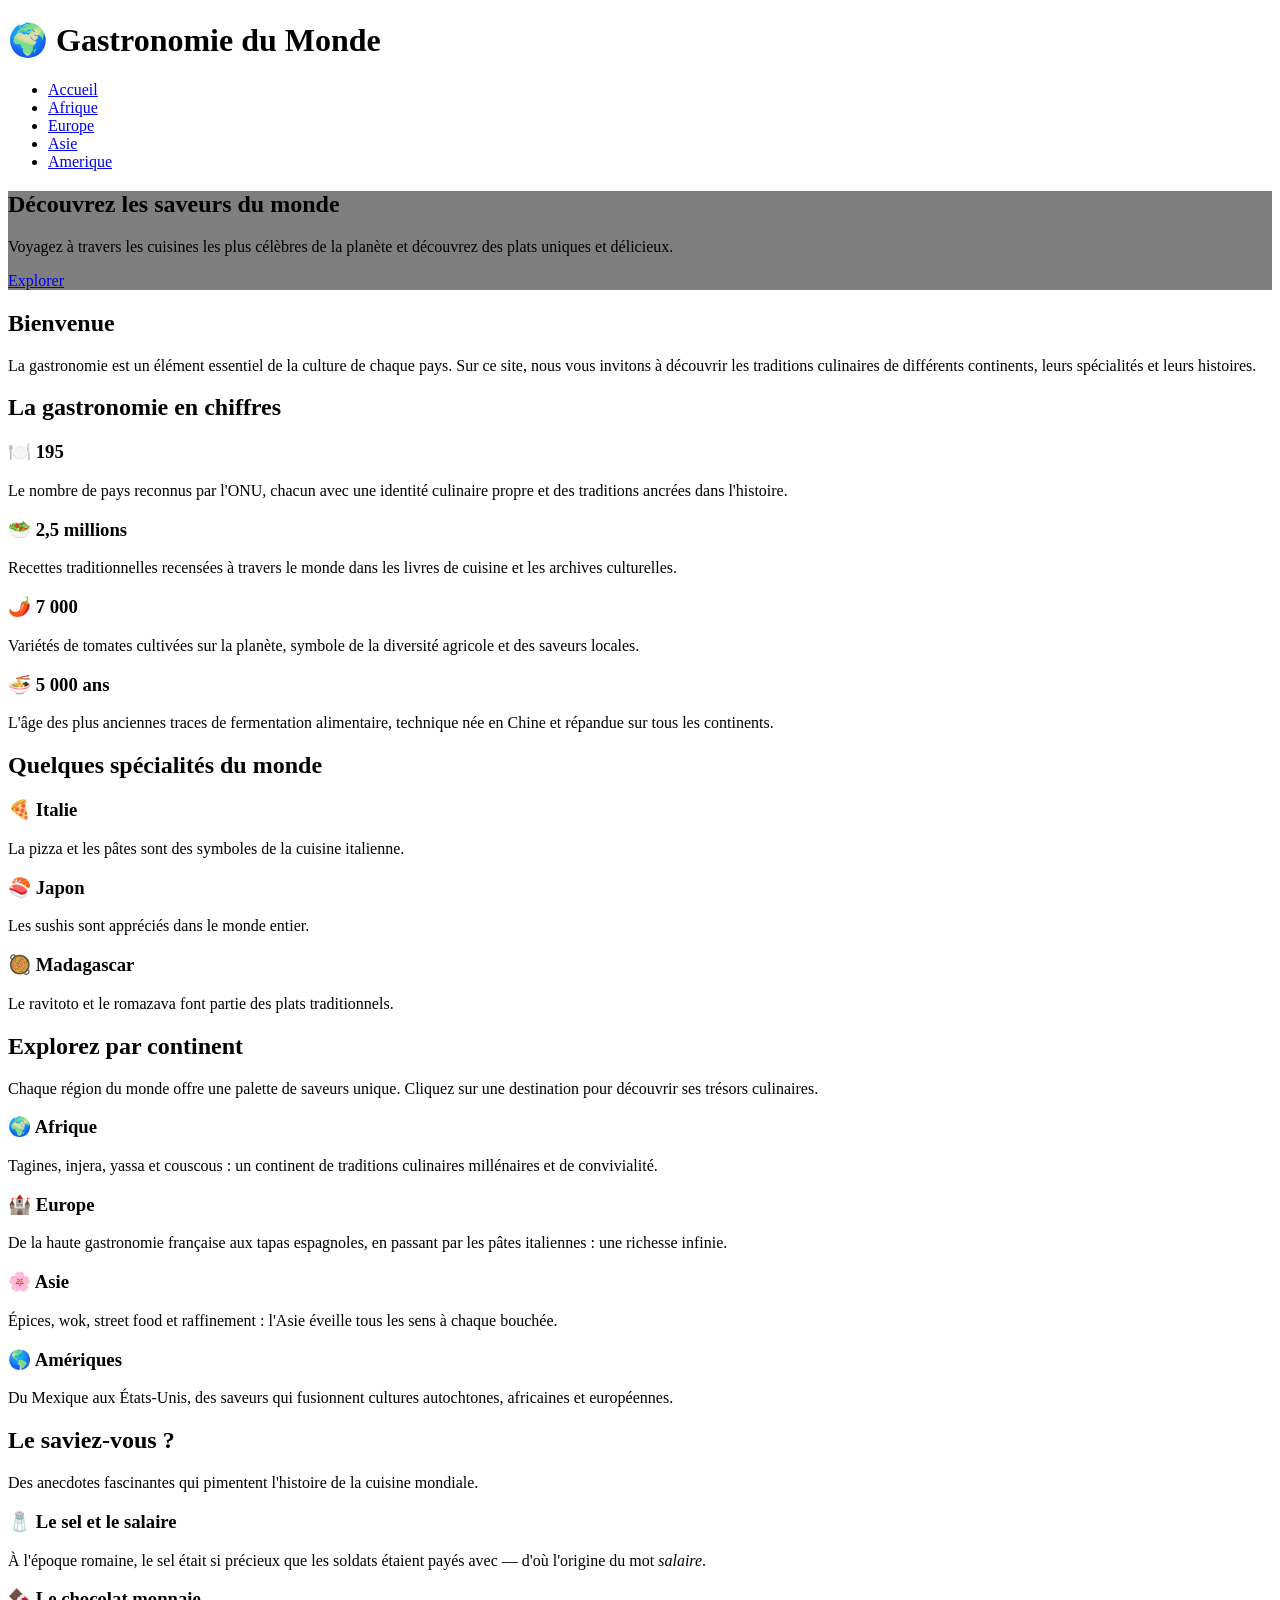
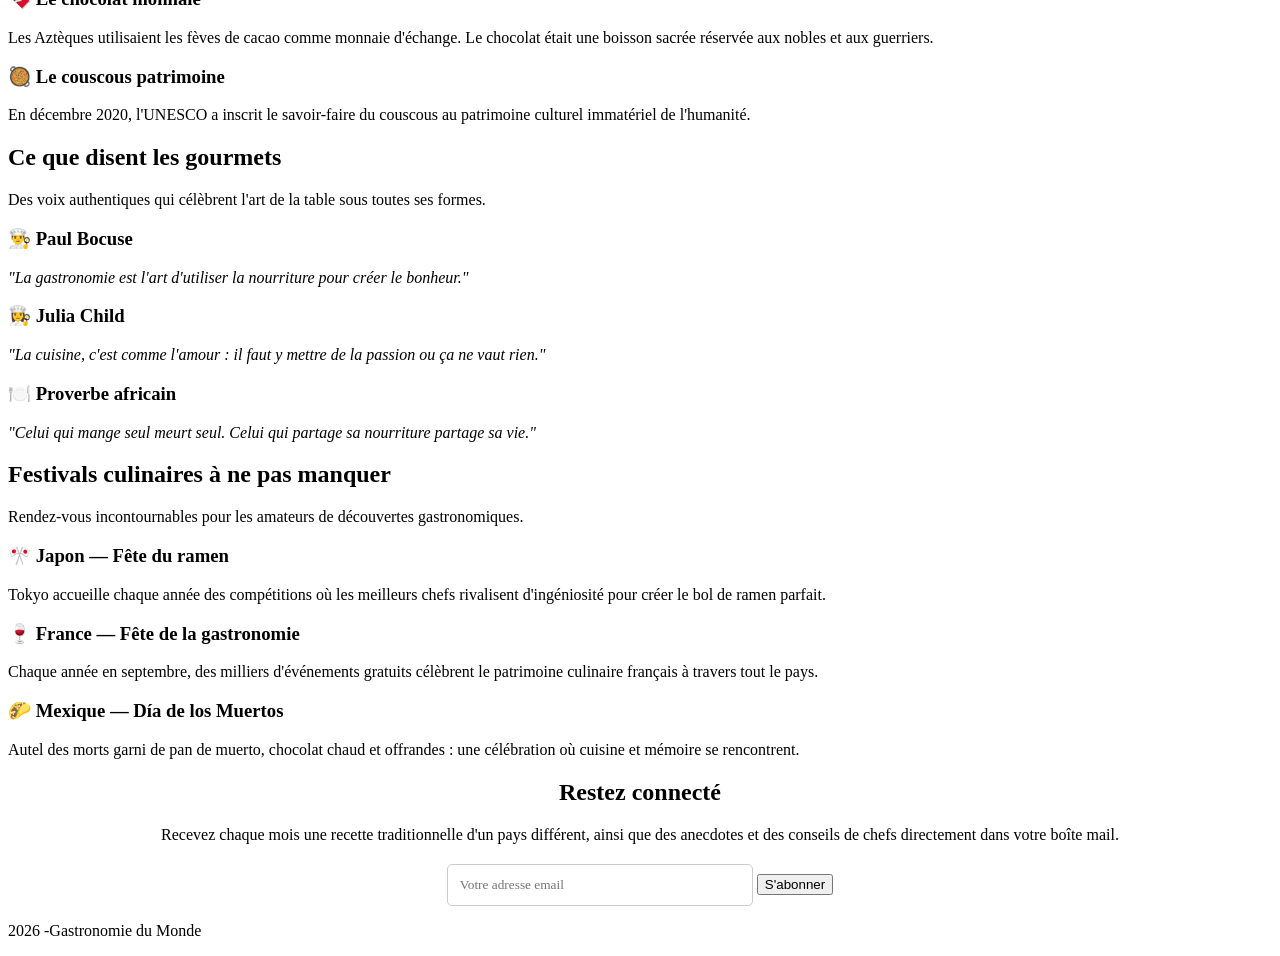
==== commit 9b2ed9a7: "Rename cuisine.html to index.html" ====
--- a/index.html
+++ b/index.html
@@ -3,115 +3,208 @@
 <head>
     <meta charset="UTF-8">
     <meta name="viewport" content="width=device-width, initial-scale=1.0">
-    <title>Saveurs du Monde | Voyage Culinaire Immersif</title>
-    <link rel="stylesheet" href="css/style.css">
-    <!-- Font Awesome pour les icônes -->
-    <link rel="stylesheet" href="https://cdnjs.cloudflare.com/ajax/libs/font-awesome/6.4.0/css/all.min.css">
+    <title>Gastronomie du Monde</title>
+    <link rel="stylesheet" href="accueil.css">
 </head>
-<body class="page-home">
-
-    <!-- Loading Screen -->
-    <div id="loading-screen">
-        <div class="loader-logo">Saveurs du Monde</div>
-    </div>
-
-    <!-- Header & Navigation -->
+<body>
+
+    <!-- En-tête -->
     <header>
-        <div class="container nav-container">
-            <a href="index.html" class="logo">Saveurs du Monde</a>
-            <nav>
-                <div class="menu-toggle" id="mobile-menu">
-                    <span></span>
-                    <span></span>
-                    <span></span>
-                </div>
-                <ul class="nav-menu">
-                    <li><a href="index.html" class="nav-link active">Accueil</a></li>
-                    <li><a href="afrique.html" class="nav-link">Afrique</a></li>
-                    <li><a href="asie.html" class="nav-link">Asie</a></li>
-                    <li><a href="europe.html" class="nav-link">Europe</a></li>
-                    <li><a href="amerique.html" class="nav-link">Amérique</a></li>
-                </ul>
-            </nav>
-        </div>
+        <h1>🌍 Gastronomie du Monde</h1>
+        <nav>
+            <ul>
+                <li><a href="index.html">Accueil</a></li>
+                <li><a href="afrique.html">Afrique</a></li>
+                <li><a href="europe.html">Europe</a></li>
+                <li><a href="asie.html">Asie</a></li>
+                <li><a href="american.html">Amerique</a></li>
+            </ul>
+        </nav>
     </header>
 
-    <main>
-        <!-- Hero Section -->
-        <section class="hero">
-            <img src="https://images.unsplash.com/photo-1504674900247-0877df9cc836?q=80&w=2070&auto=format&fit=crop" alt="Food background" class="hero-bg">
-            <div class="container hero-content">
-                <h1 id="hero-title">Saveurs du Monde</h1>
-                <p id="hero-subtitle">Un voyage culinaire à travers les continents, entre traditions ancestrales et créations modernes.</p>
-                <a href="#continents" class="btn">Explorer</a>
-            </div>
-        </section>
-
-        <!-- Continents Section -->
-        <section id="continents">
-            <div class="container">
-                <div class="continent-grid">
-
-                    <!-- Afrique -->
-                    <article class="continent-card" data-continent="afrique">
-                        <div class="continent-icon">🌍</div>
-                        <h3>Afrique</h3>
-                        <div class="bio">
-                            <p>La cuisine africaine est une mosaïque vibrante de saveurs, de textures et d'arômes, reflétant la richesse culturelle du continent. Des ragoûts épicés de l'Afrique de l'Ouest aux tajines parfumés du Maghreb, chaque plat raconte une histoire de partage. L'utilisation généreuse d'épices comme le berbéré ou le ras el hanout s'allie aux céréales anciennes comme le mil ou le teff pour créer une gastronomie à la fois terreuse, réconfortante et intensément authentique, où le repas est avant tout un acte de communauté.</p>
-                        </div>
-                        <a href="afrique.html" class="continent-link">Découvrir l'Afrique <i class="fa-solid fa-arrow-right"></i></a>
-                    </article>
-
-                    <!-- Asie -->
-                    <article class="continent-card" data-continent="asie">
-                        <div class="continent-icon">🏮</div>
-                        <h3>Asie</h3>
-                        <div class="bio">
-                            <p>L'Asie offre un paysage culinaire d'une complexité fascinante, où l'équilibre entre les cinq saveurs fondamentales est érigé en art. De la précision millimétrée du Japon aux marchés de rue bouillonnants de Thaïlande, la cuisine asiatique privilégie la fraîcheur des ingrédients et la maîtrise du feu. Entre les bouillons umami, les currys onctueux au lait de coco et les techniques de fermentation ancestrales, ce continent propose une expérience sensorielle totale, mêlant subtilité, piquant et raffinement dans chaque bouchée.</p>
-                        </div>
-                        <a href="asie.html" class="continent-link">Découvrir l'Asie <i class="fa-solid fa-arrow-right"></i></a>
-                    </article>
-
-                    <!-- Europe -->
-                    <article class="continent-card" data-continent="europe">
-                        <div class="continent-icon">🍷</div>
-                        <h3>Europe</h3>
-                        <div class="bio">
-                            <p>Berceau de la gastronomie classique, l'Europe se distingue par son respect profond du terroir et des traditions régionales. Des techniques de haute cuisine française aux saveurs ensoleillées du régime méditerranéen, le continent célèbre le produit dans sa forme la plus noble. Que ce soit à travers les pâtes artisanales italiennes, les plats mijotés réconfortants d'Europe de l'Est ou la finesse des pâtisseries, la cuisine européenne incarne un savoir-faire transmis de génération en génération, alliant élégance, gourmandise et héritage historique.</p>
-                        </div>
-                        <a href="europe.html" class="continent-link">Découvrir l'Europe <i class="fa-solid fa-arrow-right"></i></a>
-                    </article>
-
-                    <!-- Amérique -->
-                    <article class="continent-card" data-continent="ameriques">
-                        <div class="continent-icon">🌵</div>
-                        <h3>Amérique</h3>
-                        <div class="bio">
-                            <p>Les Amérique présentent un melting-pot culinaire unique, fruit de la rencontre entre les cultures autochtones, européennes et africaines. Des côtes péruviennes où le ceviche règne en maître aux steppes nord-américaines célèbres pour leur culture du barbecue, cette gastronomie est audacieuse et innovante. C'est un voyage entre le piquant des piments mexicains, l'onctuosité des fromages canadiens et la générosité des grillades brésiliennes, créant une cuisine fusion avant l'heure, dynamique, colorée et résolument tournée vers le futur.</p>
-                        </div>
-                        <a href="amerique.html" class="continent-link">Découvrir les Amériques <i class="fa-solid fa-arrow-right"></i></a>
-                    </article>
-
-                </div>
-            </div>
-        </section>
-    </main>
-
-    <!-- Footer -->
+    <!-- Bannière -->
+     <section class="hero" style="background: linear-gradient(rgba(0,0,0,0.5), rgba(0,0,0,0.5)), url('/home/loops/Bureau/image /a__Wide_banner_profess.png') center/cover;">
+
+        <h2>Découvrez les saveurs du monde</h2>
+        <p>
+            Voyagez à travers les cuisines les plus célèbres de la planète
+            et découvrez des plats uniques et délicieux.
+        </p>
+        <a href="afrique.html" class="btn">Explorer</a>
+    </section>
+
+    <!-- Présentation -->
+    <section class="presentation">
+        <h2>Bienvenue</h2>
+        <p>
+            La gastronomie est un élément essentiel de la culture de chaque pays.
+            Sur ce site, nous vous invitons à découvrir les traditions culinaires
+            de différents continents, leurs spécialités et leurs histoires.
+        </p>
+    </section>
+
+    <!-- Chiffres clés -->
+    <section class="specialites">
+        <h2>La gastronomie en chiffres</h2>
+        <div class="carte">
+            <h3>🍽️ 195</h3>
+            <p>Le nombre de pays reconnus par l'ONU, chacun avec une identité culinaire propre et des traditions ancrées dans l'histoire.</p>
+        </div>
+        <div class="carte">
+            <h3>🥗 2,5 millions</h3>
+            <p>Recettes traditionnelles recensées à travers le monde dans les livres de cuisine et les archives culturelles.</p>
+        </div>
+        <div class="carte">
+            <h3>🌶️ 7 000</h3>
+            <p>Variétés de tomates cultivées sur la planète, symbole de la diversité agricole et des saveurs locales.</p>
+        </div>
+        <div class="carte">
+            <h3>🍜 5 000 ans</h3>
+            <p>L'âge des plus anciennes traces de fermentation alimentaire, technique née en Chine et répandue sur tous les continents.</p>
+        </div>
+    </section>
+
+    <!-- Quelques spécialités -->
+    <section class="specialites">
+        <h2>Quelques spécialités du monde</h2>
+
+        <div class="carte">
+            <h3>🍕 Italie</h3>
+            <p>La pizza et les pâtes sont des symboles de la cuisine italienne.</p>
+        </div>
+
+        <div class="carte">
+            <h3>🍣 Japon</h3>
+            <p>Les sushis sont appréciés dans le monde entier.</p>
+        </div>
+
+        <div class="carte">
+            <h3>🥘 Madagascar</h3>
+            <p>Le ravitoto et le romazava font partie des plats traditionnels.</p>
+        </div>
+    </section>
+
+    <!-- Explorez par continent -->
+    <section class="presentation">
+        <h2>Explorez par continent</h2>
+        <p>Chaque région du monde offre une palette de saveurs unique. Cliquez sur une destination pour découvrir ses trésors culinaires.</p>
+    </section>
+
+    <section class="specialites">
+        <div class="carte">
+            <a href="afrique.html" style="text-decoration: none; color: inherit;">
+                <h3>🌍 Afrique</h3>
+                <p>Tagines, injera, yassa et couscous : un continent de traditions culinaires millénaires et de convivialité.</p>
+            </a>
+        </div>
+        <div class="carte">
+            <a href="europe.html" style="text-decoration: none; color: inherit;">
+                <h3>🏰 Europe</h3>
+                <p>De la haute gastronomie française aux tapas espagnoles, en passant par les pâtes italiennes : une richesse infinie.</p>
+            </a>
+        </div>
+        <div class="carte">
+            <a href="asie.html" style="text-decoration: none; color: inherit;">
+                <h3>🌸 Asie</h3>
+                <p>Épices, wok, street food et raffinement : l'Asie éveille tous les sens à chaque bouchée.</p>
+            </a>
+        </div>
+        <div class="carte">
+            <a href="american.html" style="text-decoration: none; color: inherit;">
+                <h3>🌎 Amériques</h3>
+                <p>Du Mexique aux États-Unis, des saveurs qui fusionnent cultures autochtones, africaines et européennes.</p>
+            </a>
+        </div>
+    </section>
+
+    <!-- Le saviez-vous ? -->
+    <section class="presentation">
+        <h2>Le saviez-vous ?</h2>
+        <p>Des anecdotes fascinantes qui pimentent l'histoire de la cuisine mondiale.</p>
+    </section>
+
+    <section class="specialites">
+        <div class="carte">
+            <h3>🧂 Le sel et le salaire</h3>
+            <p>À l'époque romaine, le sel était si précieux que les soldats étaient payés avec — d'où l'origine du mot <em>salaire</em>.</p>
+        </div>
+        <div class="carte">
+            <h3>🍫 Le chocolat monnaie</h3>
+            <p>Les Aztèques utilisaient les fèves de cacao comme monnaie d'échange. Le chocolat était une boisson sacrée réservée aux nobles et aux guerriers.</p>
+        </div>
+        <div class="carte">
+            <h3>🥘 Le couscous patrimoine</h3>
+            <p>En décembre 2020, l'UNESCO a inscrit le savoir-faire du couscous au patrimoine culturel immatériel de l'humanité.</p>
+        </div>
+    </section>
+
+    <!-- Témoignages -->
+    <section class="presentation">
+        <h2>Ce que disent les gourmets</h2>
+        <p>Des voix authentiques qui célèbrent l'art de la table sous toutes ses formes.</p>
+    </section>
+
+    <section class="specialites">
+        <div class="carte">
+            <h3>👨‍🍳 Paul Bocuse</h3>
+            <p><em>"La gastronomie est l'art d'utiliser la nourriture pour créer le bonheur."</em></p>
+        </div>
+        <div class="carte">
+            <h3>👩‍🍳 Julia Child</h3>
+            <p><em>"La cuisine, c'est comme l'amour : il faut y mettre de la passion ou ça ne vaut rien."</em></p>
+        </div>
+        <div class="carte">
+            <h3>🍽️ Proverbe africain</h3>
+            <p><em>"Celui qui mange seul meurt seul. Celui qui partage sa nourriture partage sa vie."</em></p>
+        </div>
+    </section>
+
+    <!-- Festivals culinaires -->
+    <section class="presentation">
+        <h2>Festivals culinaires à ne pas manquer</h2>
+        <p>Rendez-vous incontournables pour les amateurs de découvertes gastronomiques.</p>
+    </section>
+
+    <section class="specialites">
+        <div class="carte">
+            <h3>🎌 Japon — Fête du ramen</h3>
+            <p>Tokyo accueille chaque année des compétitions où les meilleurs chefs rivalisent d'ingéniosité pour créer le bol de ramen parfait.</p>
+        </div>
+        <div class="carte">
+            <h3>🍷 France — Fête de la gastronomie</h3>
+            <p>Chaque année en septembre, des milliers d'événements gratuits célèbrent le patrimoine culinaire français à travers tout le pays.</p>
+        </div>
+        <div class="carte">
+            <h3>🌮 Mexique — Día de los Muertos</h3>
+            <p>Autel des morts garni de pan de muerto, chocolat chaud et offrandes : une célébration où cuisine et mémoire se rencontrent.</p>
+        </div>
+    </section>
+
+    <!-- Newsletter -->
+    <section class="presentation" style="text-align: center;">
+        <h2>Restez connecté</h2>
+        <p>
+            Recevez chaque mois une recette traditionnelle d'un pays différent, 
+            ainsi que des anecdotes et des conseils de chefs directement dans votre boîte mail.
+        </p>
+        <form action="#" method="post" style="margin-top: 20px;">
+            <input 
+                type="email" 
+                placeholder="Votre adresse email" 
+                required 
+                style="padding: 12px; width: 280px; border-radius: 5px; border: 1px solid #ccc; font-family: inherit;"
+            >
+            <button type="submit" class="btn">S'abonner</button>
+        </form>
+        
+    </section>
+
+    <!-- Pied de page -->
     <footer>
-        <div class="container">
-            <div class="footer-socials">
-                <a href="#"><i class="fa-brands fa-instagram"></i></a>
-                <a href="#"><i class="fa-brands fa-pinterest"></i></a>
-                <a href="#"><i class="fa-brands fa-facebook"></i></a>
-            </div>
-            <p class="copyright">Saveurs du Monde &copy; 2023 – Voyage Culinaire Immersif</p>
-        </div>
+        <p> 2026 -Gastronomie du Monde</p>
     </footer>
 
-    <!-- GSAP Scripts -->
-    <script src="https://cdnjs.cloudflare.com/ajax/libs/gsap/3.12.2/gsap.min.js"></script>
-    <script src="https://cdnjs.cloudflare.com/ajax/libs/gsap/3.12.2/ScrollTrigger.min.js"></script>
-    <script src="js/script.js"></script>
+    
+
 </body>
 </html>
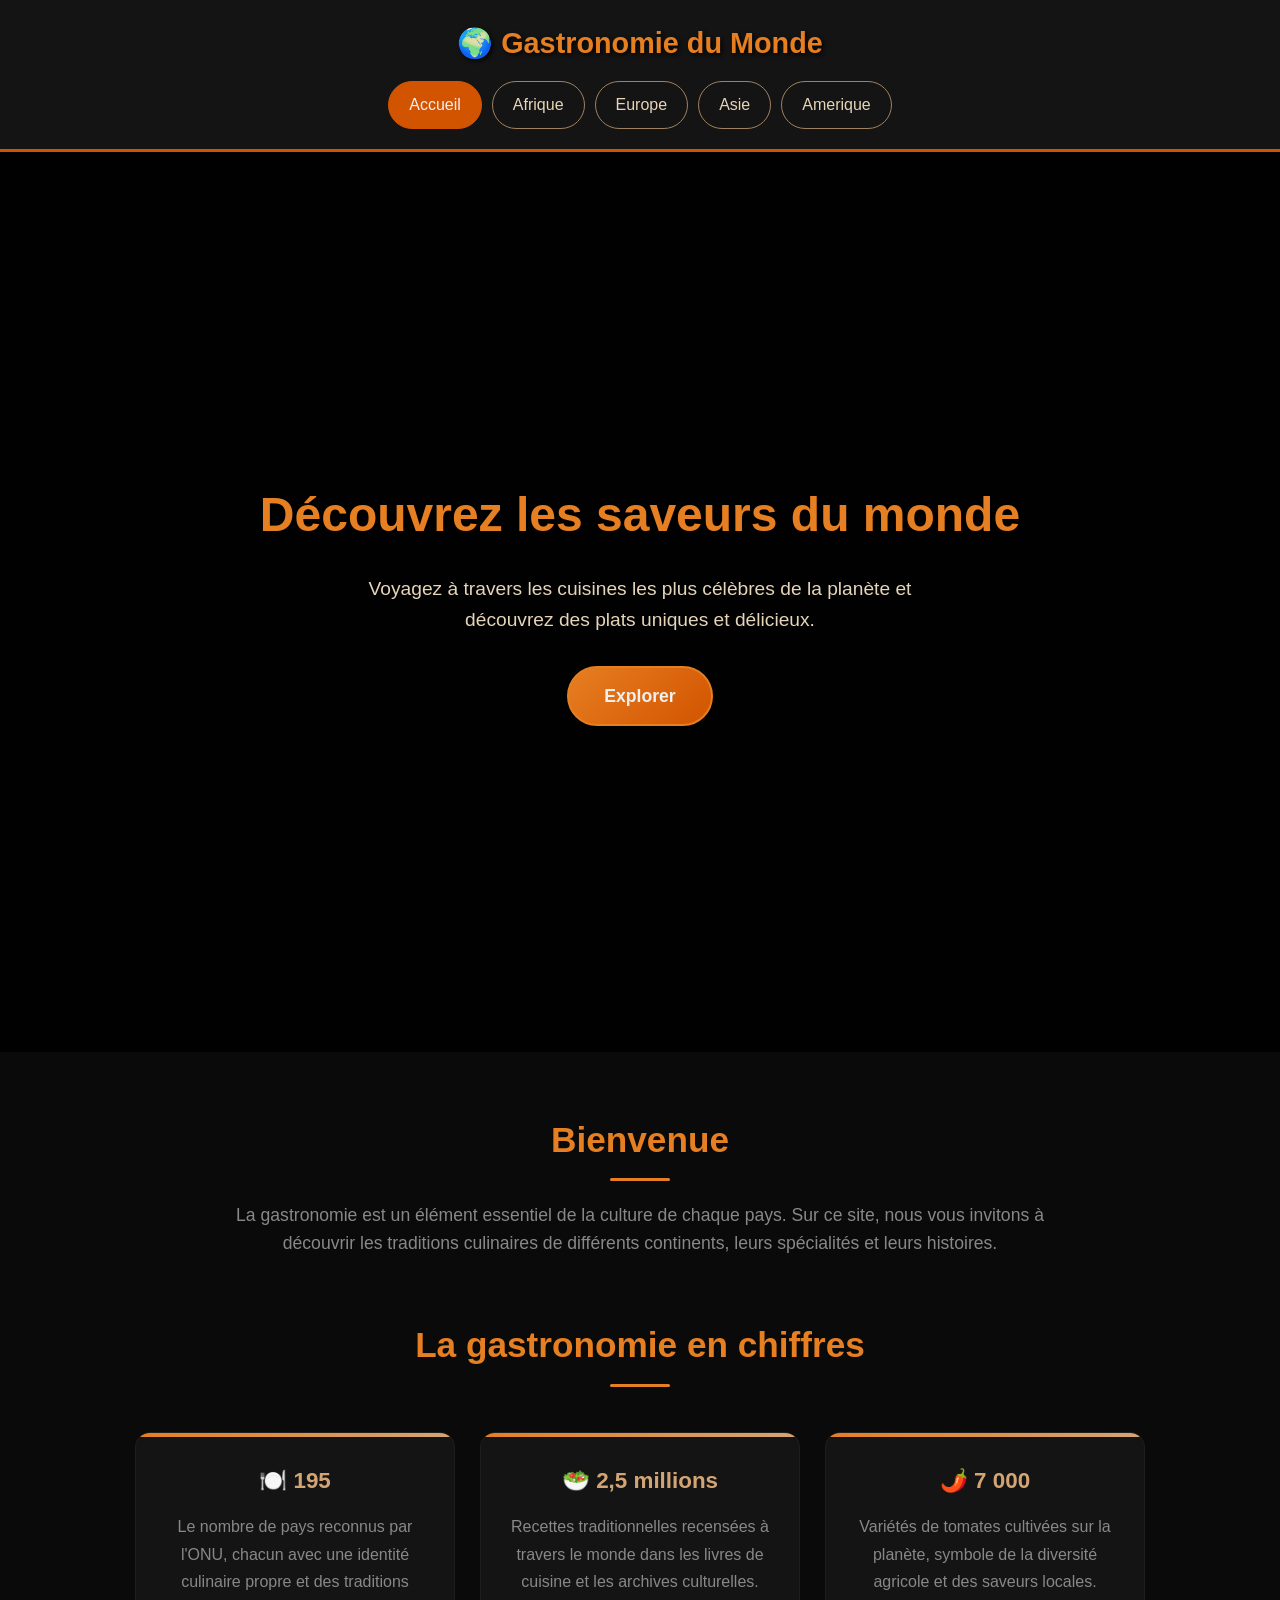
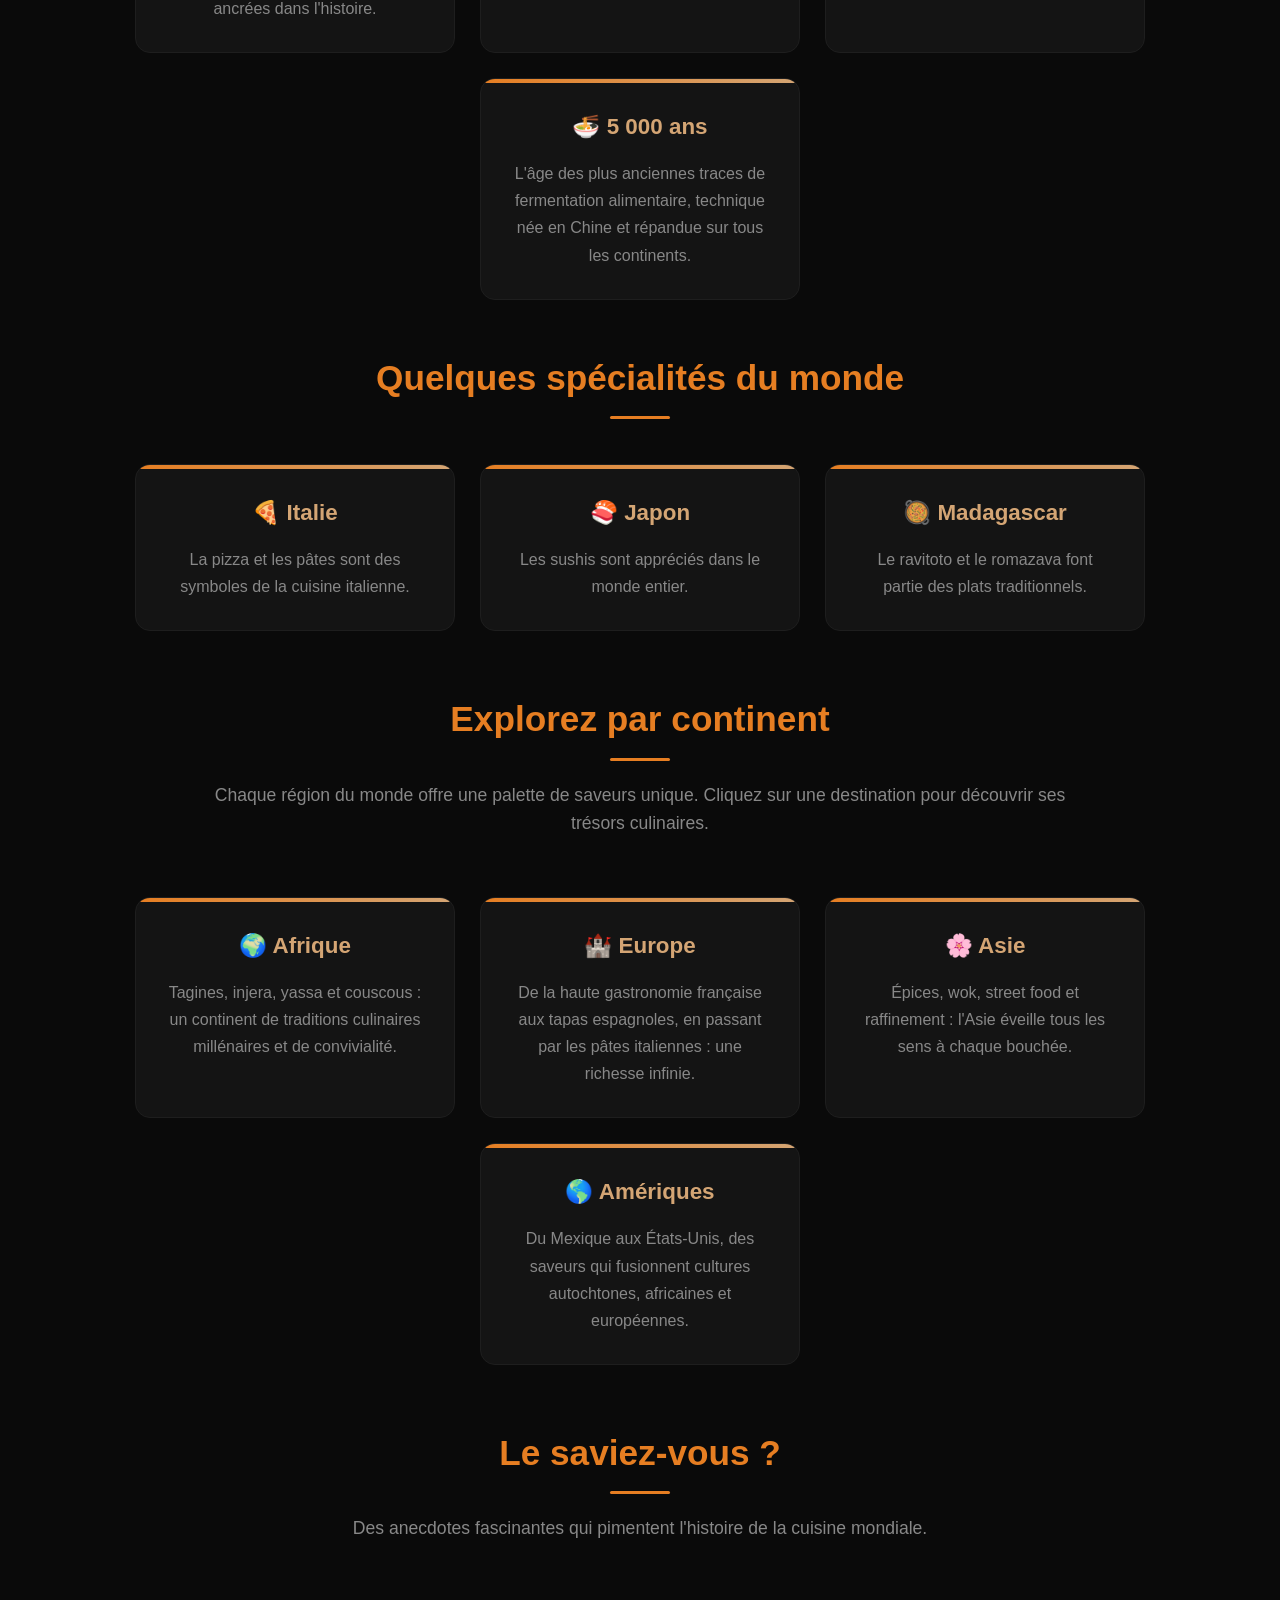
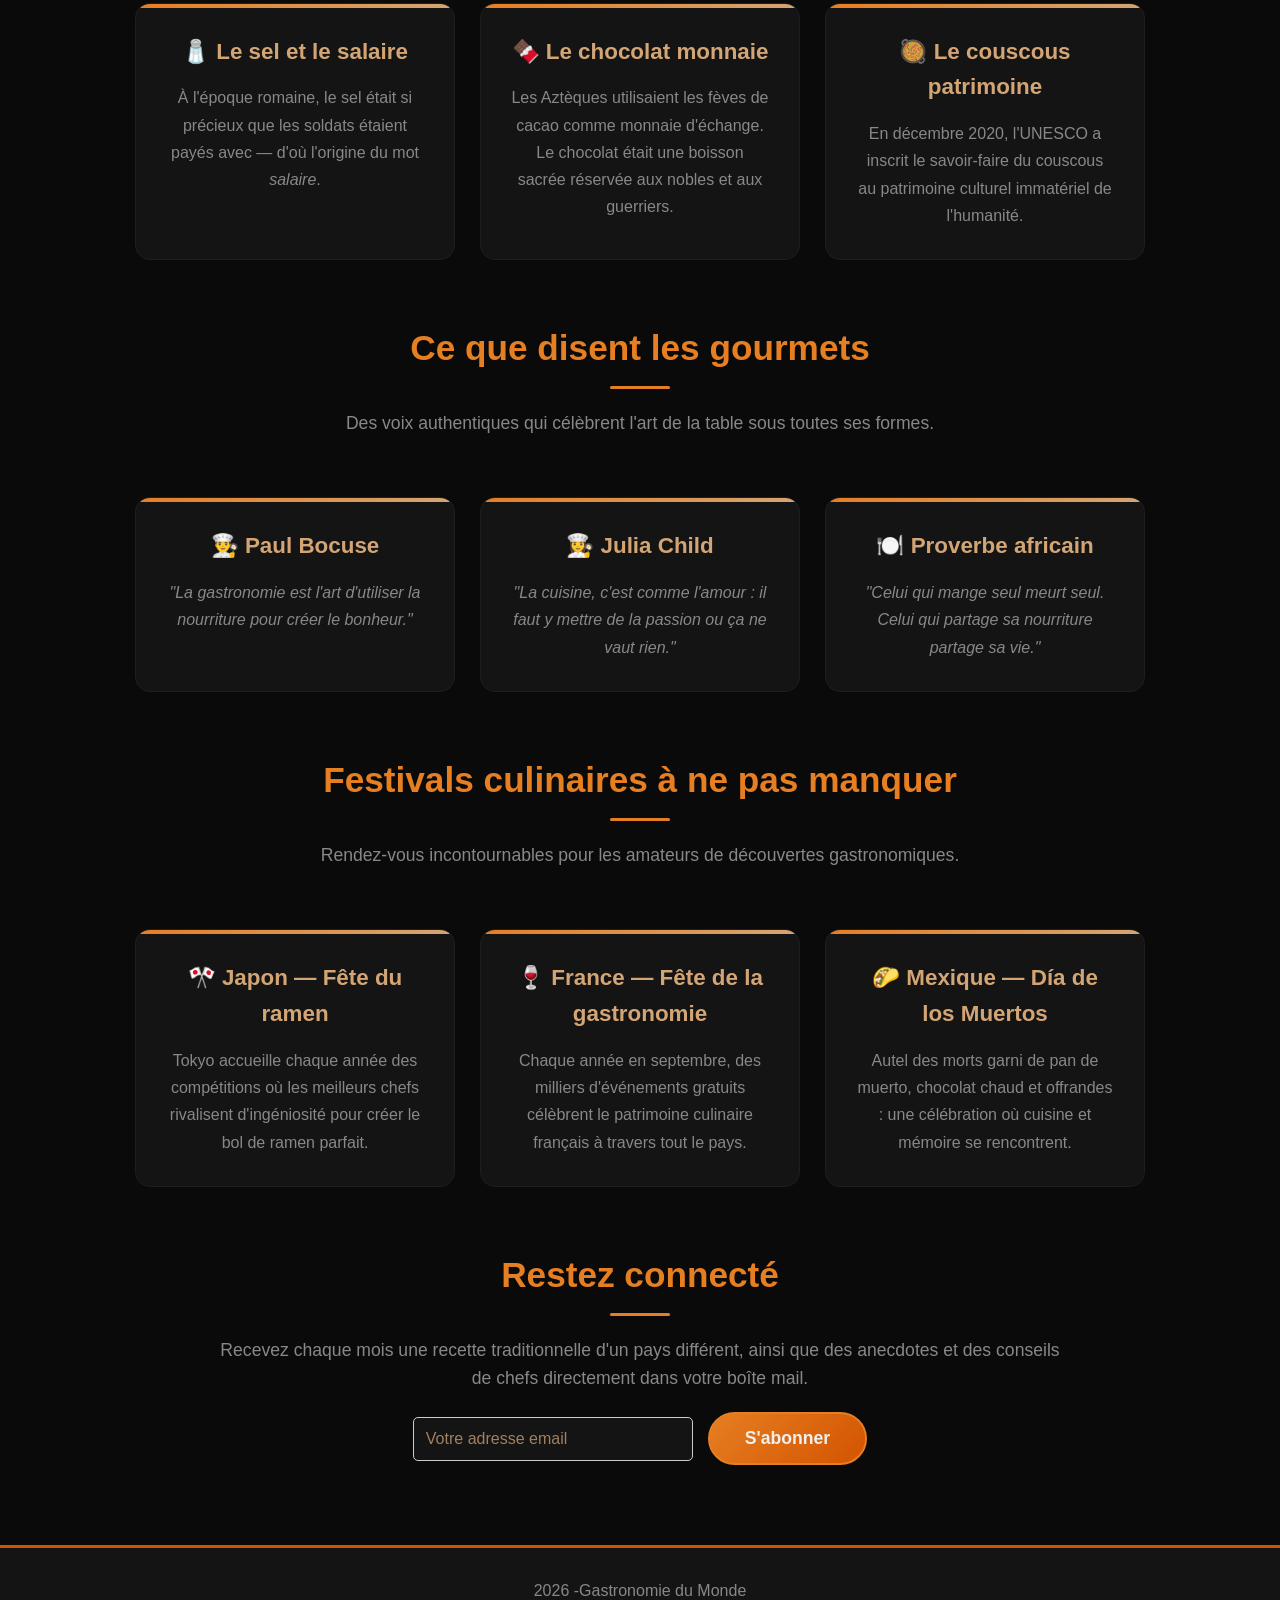
==== commit 1b122abb: "Change stylesheet link from accueil.css to style.css" ====
--- a/index.html
+++ b/index.html
@@ -4,7 +4,7 @@
     <meta charset="UTF-8">
     <meta name="viewport" content="width=device-width, initial-scale=1.0">
     <title>Gastronomie du Monde</title>
-    <link rel="stylesheet" href="accueil.css">
+    <link rel="stylesheet" href="style.css">
 </head>
 <body>
 
--- a/style.css
+++ b/style.css
@@ -0,0 +1,444 @@
+/* ============================================
+   GASTRONOMIE DU MONDE - CSS pour débutant
+   Thème : Fond noir + Orange brûlé + Sable
+   ============================================ */
+
+/* --------------------------------------------------
+   1. RESET
+   On enlève les marges et padding par défaut du
+   navigateur pour repartir de zéro.
+   -------------------------------------------------- */
+* {
+    margin: 0;
+    padding: 0;
+    box-sizing: border-box;
+}
+
+/* --------------------------------------------------
+   2. COULEURS DU PROJET (Variables)
+   On définit des "variables" pour réutiliser les
+   mêmes couleurs partout sans se tromper.
+   -------------------------------------------------- */
+:root {
+    /* Fond */
+    --noir: #0a0a0a;           /* Fond principal très noir */
+    --noir-gris: #141414;      /* Fond des cartes et sections */
+    --noir-leger: #1e1e1e;     /* Survol, bordures */
+
+    /* Orange brûlé */
+    --orange: #e67e22;         /* Orange vif (boutons, accents) */
+    --orange-brule: #d35400;    /* Orange plus foncé (dégradés) */
+    --orange-clair: #f39c12;    /* Orange clair (survol) */
+
+    /* Sable / Beige */
+    --sable: #d4a574;           /* Sable moyen (titres, icônes) */
+    --sable-clair: #e6d5b8;     /* Sable clair (texte principal) */
+    --sable-fonce: #a08060;     /* Sable foncé (sous-titres) */
+
+    /* Texte */
+    --blanc: #f0f0f0;           /* Blanc cassé (lisible sur noir) */
+    --gris: #888888;            /* Gris (texte secondaire) */
+}
+
+/* --------------------------------------------------
+   3. BODY = corps de la page
+   C'est ici qu'on met le fond noir général.
+   -------------------------------------------------- */
+body {
+    font-family: 'Segoe UI', Tahoma, Geneva, Verdana, sans-serif;
+    background-color: var(--noir);
+    color: var(--sable-clair);
+    line-height: 1.6;
+}
+
+/* --------------------------------------------------
+   4. HEADER = bandeau du haut avec le logo + menu
+   -------------------------------------------------- */
+header {
+    background-color: var(--noir-gris);
+    color: var(--blanc);
+    padding: 20px;
+    text-align: center;
+    border-bottom: 3px solid var(--orange-brule);
+    position: sticky;   /* Le menu reste collé en haut quand on descend */
+    top: 0;
+    z-index: 100;
+}
+
+header h1 {
+    font-size: 1.8rem;
+    margin-bottom: 15px;
+    color: var(--orange);
+    text-shadow: 2px 2px 4px rgba(0,0,0,0.8);
+}
+
+/* --------------------------------------------------
+   5. NAVIGATION = les liens du menu
+   -------------------------------------------------- */
+nav ul {
+    list-style: none;   /* Enlève les puces */
+    display: flex;
+    justify-content: center;
+    flex-wrap: wrap;
+    gap: 10px;
+}
+
+nav ul li a {
+    color: var(--sable-clair);
+    text-decoration: none;   /* Enlève le soulignement */
+    padding: 10px 20px;
+    border-radius: 25px;
+    border: 1px solid var(--sable-fonce);
+    transition: all 0.3s ease;
+    display: inline-block;
+}
+
+/* Quand la souris passe sur un lien */
+nav ul li a:hover {
+    background-color: var(--orange);
+    color: var(--noir);
+    border-color: var(--orange);
+    transform: translateY(-2px);
+}
+
+/* Lien actif (la page où on est) */
+nav ul li a[href="index.html"] {
+    background-color: var(--orange-brule);
+    color: var(--blanc);
+    border-color: var(--orange-brule);
+}
+
+/* --------------------------------------------------
+   6. HERO = grande bannière d'accueil
+   -------------------------------------------------- */
+.hero {
+    /* Image de fond */
+    background-image: url('/home/loops/Bureau/hero-bg.jpg');
+    background-size: cover;
+    background-position: center;
+    background-repeat: no-repeat;
+    background-attachment: fixed;
+
+    min-height: 100vh;   /* Prend toute la hauteur de l'écran */
+    display: flex;
+    flex-direction: column;
+    justify-content: center;
+    align-items: center;
+    text-align: center;
+    padding: 2rem;
+    position: relative;
+}
+
+/* Voile sombre par-dessus l'image pour que le texte se lise bien */
+.hero::before {
+    content: '';
+    position: absolute;
+    top: 0; left: 0; right: 0; bottom: 0;
+    background: rgba(0, 0, 0, 0.7);
+    z-index: 1;
+}
+
+/* On remonte le texte AU-DESSUS du voile sombre */
+.hero h2,
+.hero p,
+.hero .btn {
+    position: relative;
+    z-index: 2;
+}
+
+.hero h2 {
+    font-size: 3rem;
+    color: var(--orange);
+    margin-bottom: 20px;
+    text-shadow: 2px 2px 8px rgba(0,0,0,0.9);
+    animation: fadeInDown 1s ease;
+}
+
+.hero p {
+    font-size: 1.2rem;
+    color: var(--sable-clair);
+    max-width: 600px;
+    margin-bottom: 30px;
+    animation: fadeInUp 1s ease 0.3s both;
+}
+
+/* --------------------------------------------------
+   7. BOUTONS
+   -------------------------------------------------- */
+.btn {
+    display: inline-block;
+    background: linear-gradient(135deg, var(--orange) 0%, var(--orange-brule) 100%);
+    color: var(--blanc);
+    padding: 14px 35px;
+    border-radius: 30px;
+    text-decoration: none;
+    font-weight: bold;
+    font-size: 1.1rem;
+    border: 2px solid var(--orange);
+    transition: all 0.3s ease;
+    cursor: pointer;
+    animation: fadeInUp 1s ease 0.6s both;
+}
+
+.btn:hover {
+    background: transparent;
+    color: var(--orange);
+    transform: translateY(-3px);
+    box-shadow: 0 0 20px rgba(230, 126, 34, 0.4);
+}
+
+/* --------------------------------------------------
+   8. PRESENTATION = sections de texte (Bienvenue, etc.)
+   -------------------------------------------------- */
+.presentation {
+    max-width: 900px;
+    margin: 60px auto;
+    padding: 0 20px;
+    text-align: center;
+}
+
+.presentation h2 {
+    font-size: 2.2rem;
+    color: var(--orange);
+    margin-bottom: 20px;
+}
+
+/* Ligne décorative orange sous le titre */
+.presentation h2::after {
+    content: '';
+    display: block;
+    width: 60px;
+    height: 3px;
+    background: var(--orange);
+    margin: 10px auto 0;
+    border-radius: 2px;
+}
+
+.presentation p {
+    font-size: 1.1rem;
+    color: var(--gris);
+}
+
+/* --------------------------------------------------
+   9. SPECIALITES = conteneur des cartes
+   -------------------------------------------------- */
+.specialites {
+    max-width: 1200px;
+    margin: 50px auto;
+    padding: 0 20px;
+    display: flex;
+    flex-wrap: wrap;
+    justify-content: center;
+    gap: 25px;
+}
+
+/* Titre de la section spécialités */
+.specialites > h2 {
+    width: 100%;
+    text-align: center;
+    font-size: 2.2rem;
+    color: var(--orange);
+    margin-bottom: 20px;
+}
+
+.specialites > h2::after {
+    content: '';
+    display: block;
+    width: 60px;
+    height: 3px;
+    background: var(--orange);
+    margin: 10px auto 0;
+    border-radius: 2px;
+}
+
+/* --------------------------------------------------
+   10. CARTE = chaque petite case (Italie, Japon, etc.)
+   -------------------------------------------------- */
+.carte {
+    background-color: var(--noir-gris);
+    border-radius: 15px;
+    padding: 30px;
+    max-width: 320px;
+    flex: 1 1 280px;
+    text-align: center;
+    border: 1px solid var(--noir-leger);
+    transition: all 0.3s ease;
+    position: relative;
+    overflow: hidden;
+}
+
+/* Ligne orange en haut de la carte */
+.carte::before {
+    content: '';
+    position: absolute;
+    top: 0;
+    left: 0;
+    right: 0;
+    height: 4px;
+    background: linear-gradient(90deg, var(--orange), var(--sable));
+}
+
+/* Effet quand on passe la souris sur une carte */
+.carte:hover {
+    transform: translateY(-8px);
+    border-color: var(--orange);
+    box-shadow: 0 10px 30px rgba(230, 126, 34, 0.15);
+}
+
+.carte h3 {
+    font-size: 1.4rem;
+    color: var(--sable);
+    margin-bottom: 15px;
+}
+
+.carte p {
+    color: var(--gris);
+    font-size: 1rem;
+    line-height: 1.7;
+}
+
+/* Liens à l'intérieur des cartes (ex: continents) */
+.carte a {
+    text-decoration: none;
+    color: inherit;
+    display: block;
+}
+
+.carte a:hover h3 {
+    color: var(--orange);
+}
+
+/* --------------------------------------------------
+   11. FORMULAIRE (Newsletter)
+   -------------------------------------------------- */
+form {
+    display: flex;
+    flex-wrap: wrap;
+    gap: 15px;
+    justify-content: center;
+    align-items: center;
+    margin-top: 25px;
+}
+
+form input[type="email"] {
+    padding: 14px 20px;
+    border: 2px solid var(--noir-leger);
+    border-radius: 30px;
+    background-color: var(--noir-gris);
+    color: var(--sable-clair);
+    font-size: 1rem;
+    width: 280px;
+    font-family: inherit;
+    transition: all 0.3s ease;
+}
+
+form input[type="email"]:focus {
+    outline: none;
+    border-color: var(--orange);
+    box-shadow: 0 0 10px rgba(230, 126, 34, 0.2);
+}
+
+form input[type="email"]::placeholder {
+    color: var(--sable-fonce);
+}
+
+/* --------------------------------------------------
+   12. FOOTER = pied de page
+   -------------------------------------------------- */
+footer {
+    background-color: var(--noir-gris);
+    color: var(--gris);
+    text-align: center;
+    padding: 30px 20px;
+    margin-top: 80px;
+    border-top: 3px solid var(--orange-brule);
+}
+
+/* --------------------------------------------------
+   13. ANIMATIONS (apparition progressive)
+   -------------------------------------------------- */
+@keyframes fadeInDown {
+    from {
+        opacity: 0;
+        transform: translateY(-30px);
+    }
+    to {
+        opacity: 1;
+        transform: translateY(0);
+    }
+}
+
+@keyframes fadeInUp {
+    from {
+        opacity: 0;
+        transform: translateY(30px);
+    }
+    to {
+        opacity: 1;
+        transform: translateY(0);
+    }
+}
+
+/* --------------------------------------------------
+   14. RESPONSIVE = adaptation mobile
+   Quand l'écran est petit (téléphone), on réduit
+   les tailles et on empile les éléments.
+   -------------------------------------------------- */
+@media (max-width: 768px) {
+    header h1 {
+        font-size: 1.4rem;
+    }
+
+    nav ul {
+        gap: 5px;
+    }
+
+    nav ul li a {
+        padding: 8px 14px;
+        font-size: 0.85rem;
+    }
+
+    .hero {
+        min-height: 80vh;
+        background-attachment: scroll; /* Fixe un bug sur mobile */
+    }
+
+    .hero h2 {
+        font-size: 2rem;
+    }
+
+    .hero p {
+        font-size: 1rem;
+    }
+
+    .presentation,
+    .specialites {
+        margin: 40px auto;
+    }
+
+    .carte {
+        flex: 1 1 100%;   /* Les cartes prennent toute la largeur */
+        max-width: 100%;
+    }
+
+    form input[type="email"] {
+        width: 100%;
+        max-width: 100%;
+    }
+}
+
+@media (max-width: 480px) {
+    .hero h2 {
+        font-size: 1.6rem;
+    }
+
+    .presentation h2,
+    .specialites > h2 {
+        font-size: 1.8rem;
+    }
+
+    .btn {
+        padding: 12px 25px;
+        font-size: 1rem;
+    }
+}
